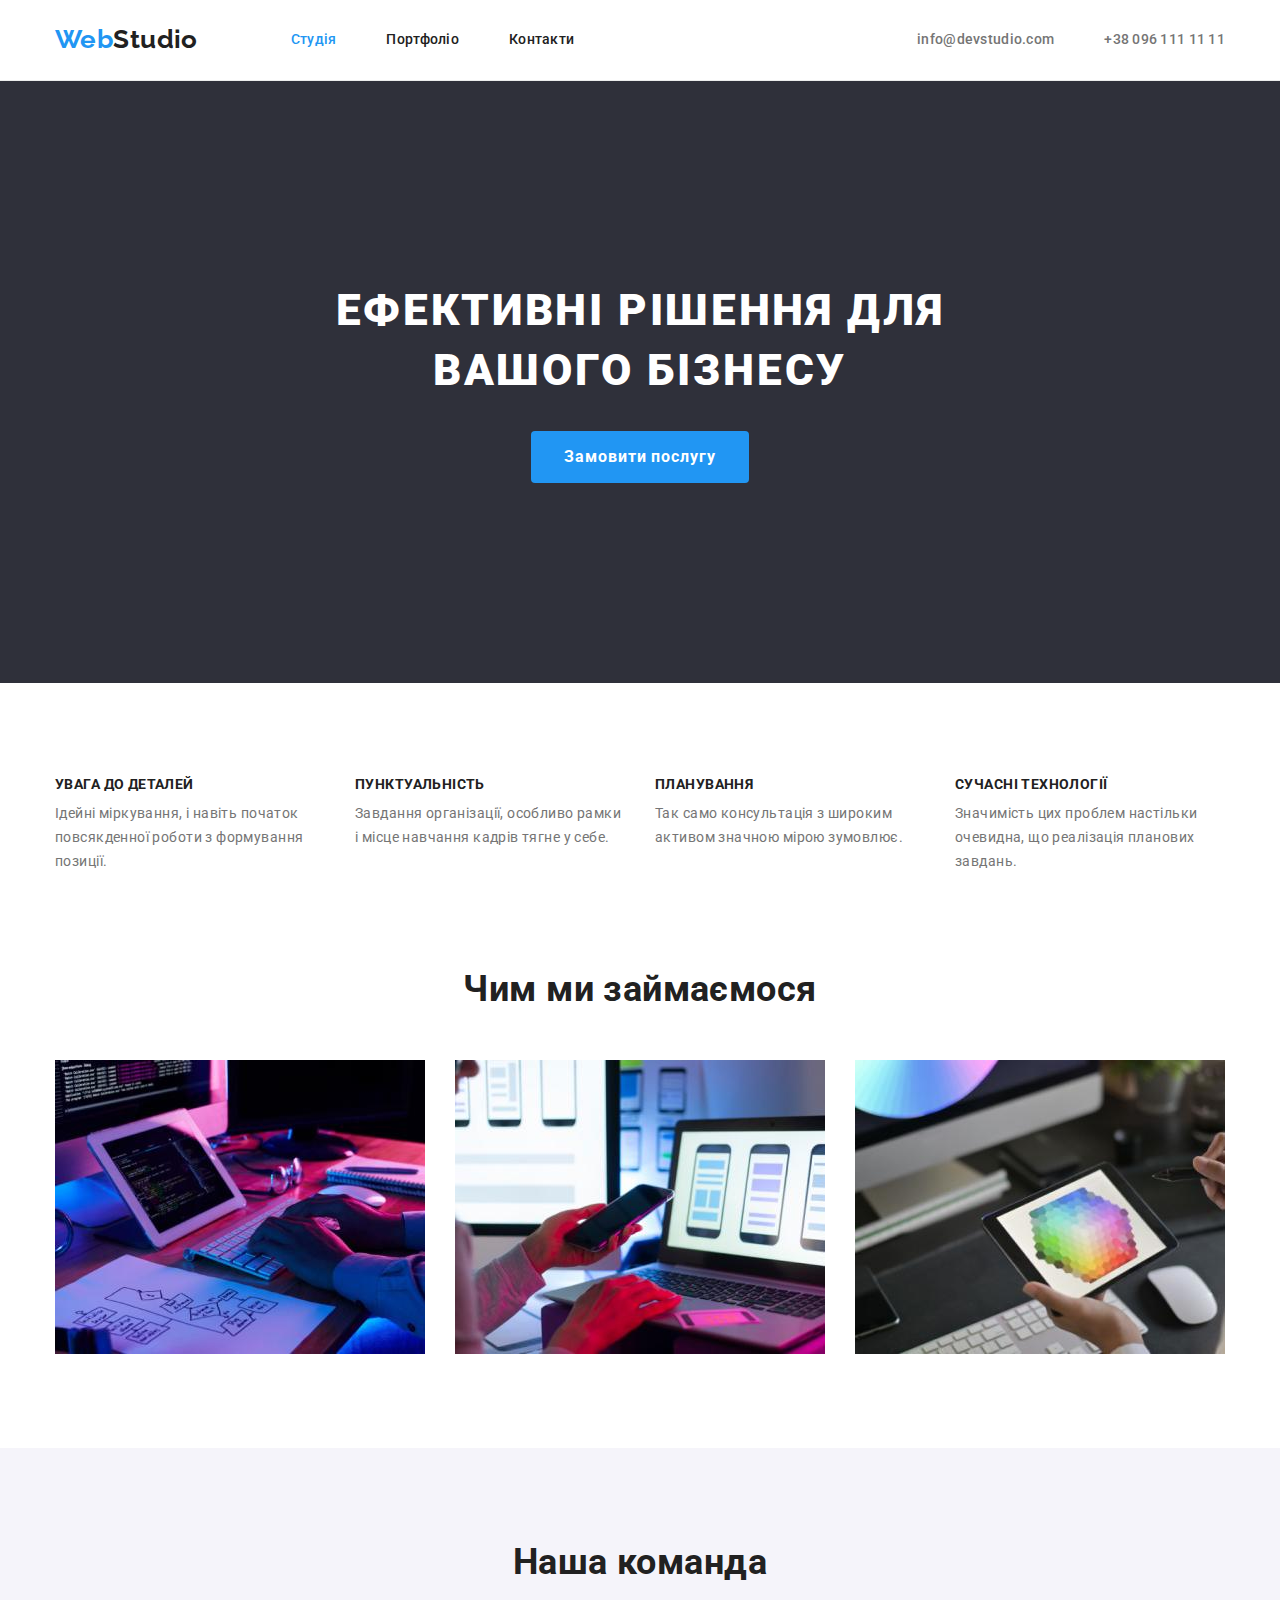
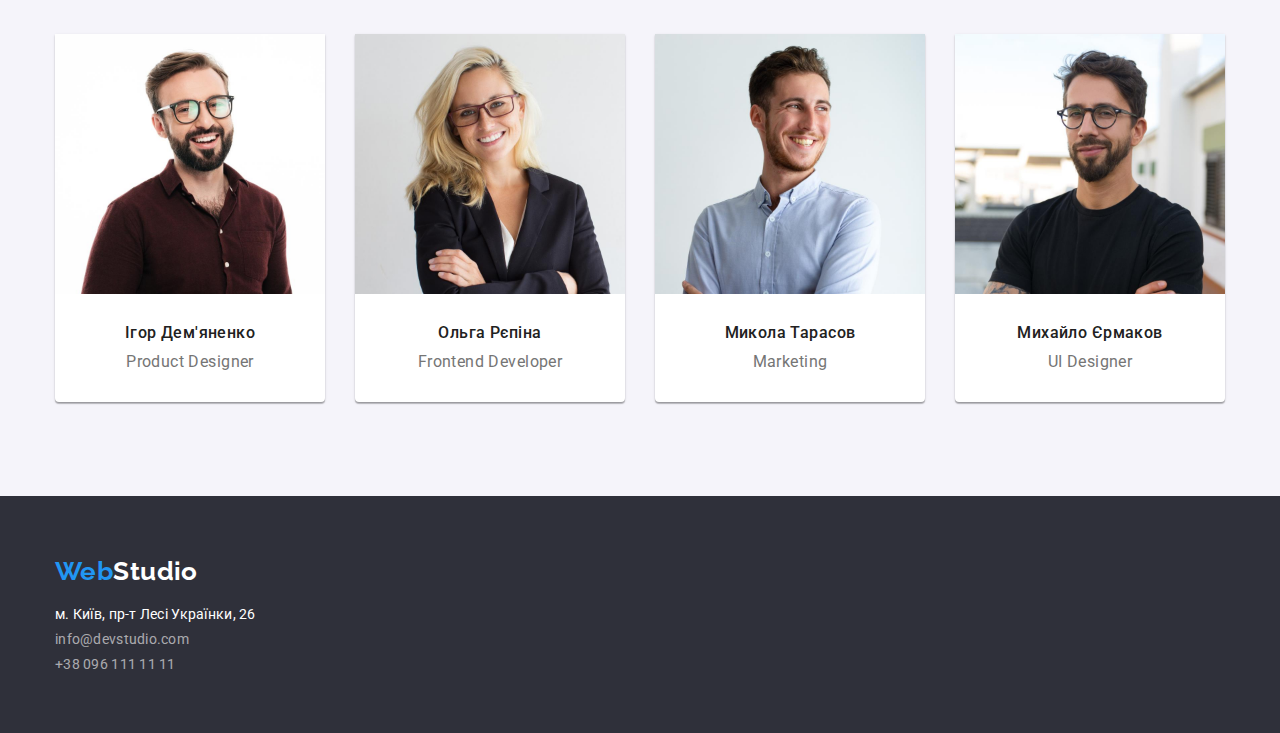
==== index.html @ 93660d4c "Initial commit" ====
<!DOCTYPE html>
<html lang="uk">

<head>
	<meta charset="UTF-8" />
	<meta http-equiv="X-UA-Compatible" content="IE=edge" />
	<meta name="viewport" content="width=device-width, initial-scale=1.0" />
	<title>Студія</title>
	<!-- Подключаем шрифты -->
	<link rel="preconnect" href="https://fonts.googleapis.com">
	<link rel="preconnect" href="https://fonts.gstatic.com" crossorigin>
	<link
		href="https://fonts.googleapis.com/css2?family=Raleway:wght@700&family=Roboto:wght@400;500;700;900&display=swap"
		rel="stylesheet">
	<!-- Подключаем нормализатор CSS -->
	<link rel="stylesheet"
		href="https://cdnjs.cloudflare.com/ajax/libs/modern-normalize/1.1.0/modern-normalize.min.css" />
	<!-- Подключаем свой CSS -->
	<link rel="stylesheet" href="./css/styles.css" />
</head>

<body>
	<header class="header">
		<!-- add navigation -->


		<div class="container main-nav">

			<a href="./index.html" class="logo">Web<span class="logo-head">Studio</span></a>
			<nav>
				<ul class="site-nav">
					<li><a href="./index.html" class="nav-item current">Студія</a></li>
					<li><a href="./porfolio.html" class="nav-item ">Портфоліо</a></li>
					<li><a href="" class="nav-item">Контакти</a></li>
				</ul>
			</nav>
			<ul class="auth-nav">
				<li class="auth-contact"><a href="mailto:info@devstudio.com">info@devstudio.com</a></li>
				<li class="auth-contact"><a href="tel:+380961111111">+38 096 111 11 11</a></li>
			</ul>

		</div>
	</header>

	<!-- main start -->

	<main>

		<!-- hero -->

		<section class="hero">
			<div class="container">

				<h1 class="hero-title">Ефективні рішення для вашого бізнесу</h1>
				<button class="hero-btn" type="button">Замовити послугу</button>
			</div>
		</section>

		<!-- adv -->

		<section class="advantages section">
			<div class="container advantages">

				<h2 class="hide-text">Переваги</h2>

				<ul class="advantages-list">
					<li class="advantages-list-item">
						<h3 class="advantages-sub-title">УВАГА ДО ДЕТАЛЕЙ
						</h3>
						<p class="advantages-text">Ідейні міркування, і навіть початок повсякденної роботи з формування
							позиції.
						</p>
					</li>
					<li class="advantages-list-item">
						<h3 class="advantages-sub-title">ПУНКТУАЛЬНІСТЬ</h3>
						<p class="advantages-text">Завдання організації, особливо рамки і місце навчання кадрів тягне у
							себе.
						</p>
					</li>
					<li class="advantages-list-item">
						<h3 class="advantages-sub-title">ПЛАНУВАННЯ</h3>
						<p class="advantages-text">Так само консультація з широким активом значною мірою зумовлює.
						</p>
					</li>
					<li class="advantages-list-item">
						<h3 class="advantages-sub-title">СУЧАСНІ ТЕХНОЛОГІЇ
						</h3>
						<p class="advantages-text">Значимість цих проблем настільки очевидна, що реалізація планових
							завдань.
						</p>
					</li>
				</ul>
			</div>
		</section>


		<!-- work -->
		<section class="section work">
			<div class="container ">

				<h2 class="title-h2">Чим ми займаємося</h2>
				<ul class="work-list work">
					<li class="work-item"><img src="./images/img1.jpg" alt="img1" width="370"></li>
					<li class="work-item"><img src="./images/img2.jpg" alt="img2" width="370"></li>
					<li class="work-item"><img src="./images/img3.jpg" alt="img3" width="370"></li>
				</ul>
			</div>
		</section>

		<!-- team -->
		<section class="team section">
			<div class="container">
				<h2 class="title-h2 team-title">Наша команда</h2>
				<ul class="team-list">
					<li class="team-list-item">
						<img src="./images/team/igor.jpg" alt="Ігор Дем'яненко" width="270" class="team-img">
						<h3 class="team-sub-title">Ігор Дем'яненко</h3>
						<p class="team-text">Product Designer</p>
					</li>
					<li class="team-list-item">
						<img src="./images/team/olga.jpg" alt="Ольга Рєпіна" width="270" class="team-img">
						<h3 class="team-sub-title">Ольга Рєпіна</h3>
						<p class="team-text">Frontend Developer</p>
					</li>
					<li class="team-list-item">
						<img src="./images/team/nikola.jpg" alt="Микола Тарасов" width="270" class="team-img">
						<h3 class="team-sub-title">Микола Тарасов</h3>
						<p class="team-text">Marketing</p>
					</li>
					<li class="team-list-item">
						<img src="./images/team/mihail.jpg" alt="Михайло Єрмаков" width="270" class="team-img">
						<h3 class="team-sub-title">Михайло Єрмаков</h3>
						<p class="team-text">UI Designer</p>
					</li>
				</ul>
			</div>
		</section>

	</main>

	<!-- footer -->

	<footer class="footer">
		<div class="container">
			<a href="" class="logo-footer-start">Web<span class="logo-footer-end">Studio</span></a>
			<address class="font-style">
				<ul>
					<li class="adress-color item-footer">м. Київ, пр-т Лесі Українки, 26</li>
					<li class="item-footer"><a href="mailto:info@devstudio.com">info@devstudio.com</a>

					</li>
					<li class="item-footer"><a href="tel:+380961111111">+38 096 111 11 11</a></li>
				</ul>
			</address>
		</div>
	</footer>
</body>
---- css/styles.css ----
/* custom properties */
:root {
  --primary-text-color: #212121;
  --secondary-text-color: #757575;
  --activation-color: #2196f3;
  --white-text-color: #ffffff;
  --secondary-background-color: #f5f4fa;
  --footer-color-bg: #2f303a;
  --block-spacing: 94px;
}
/* utilities */
ul {
  list-style: none;
}
h1,
h2,
h3,
ul,
p {
  padding: 0;
  margin: 0;
}
a {
  text-decoration: none;
  color: currentColor;
}
img {
  display: block;
  max-width: 100%;
  height: auto;
}
.hide-text {
  position: absolute;
  width: 1px;
  height: 1px;
  margin: -1px;
  border: 0;
  padding: 0;
  white-space: nowrap;
  clip-path: inset(100%);
  clip: rect(0 0 0 0);
  overflow: hidden;
}

/* page */
body {
  color: var(--primary-text-color);
  background-color: rgba(255, 255, 255, 1);
  font-family: Roboto, sans-serif;
  font-size: 14px;
  font-style: normal;
  letter-spacing: 0.03em;
}

/* container */
.header {
  border-bottom: 1px solid #ececec;
}
.section {
  padding-top: 94px;
  padding-bottom: 94px;
}
.container {
  width: 1200px;
  margin-left: auto;
  margin-right: auto;
  padding-left: 15px;
  padding-right: 15px;
}
/* main navi */
.main-nav {
  display: flex;
}
/* logo */
.logo {
  display: block;
  color: var(--activation-color);
  text-decoration: none;
  font-family: "Raleway";
  font-weight: 700;
  font-size: 26px;
  line-height: 1.19;

  padding-top: 24px;
  margin-right: 93px;
}

.logo-head {
  color: rgba(33, 33, 33, 1);
}
.nav-item {
  display: block;
  color: var(--primary-text-color);
  font-weight: 500;
  font-size: 14px;
  line-height: 1.14;
  letter-spacing: 0.02em;

  padding-top: 32px;
  padding-bottom: 32px;
}

.nav-item:hover,
.nav-item:focus {
  color: var(--activation-color);
}
.current {
  color: var(--activation-color);
}
.main-nav nav {
  margin-right: auto;
}
.site-nav {
  display: flex;

  gap: 50px;
}
/* auth-nav */
.auth-nav {
  display: flex;
  gap: 50px;
}
.auth-contact {
  color: var(--secondary-text-color);
  font-weight: 500;
  font-size: 14px;
  line-height: 1.14;
  letter-spacing: 0.02em;

  padding-top: 32px;
  padding-bottom: 32px;
}

/* hero */

.hero {
  text-align: center;
  background-color: #2f303a;
  /*  */
  padding-top: 200px;
  padding-bottom: 200px;
}

.hero-title {
  color: var(--white-text-color);
  font-weight: 900;
  font-size: 44px;
  line-height: 1.36;
  letter-spacing: 0.06em;
  text-transform: uppercase;

  width: 696px;
  margin-left: auto;
  margin-right: auto;

  margin-bottom: 30px;
}
.hero-btn {
  display: flex;
  color: var(--white-text-color);
  background-color: var(--activation-color);
  cursor: pointer;
  font-weight: 700;
  font-size: 16px;
  line-height: 1.87;
  letter-spacing: 0.06em;

  margin-left: auto;
  margin-right: auto;

  padding: 10px 32px;
  min-width: 216px;

  border: 1px solid transparent;
  border-radius: 4px;

  /* box-shadow: 0px 4px 4px rgba(0, 0, 0, 0.15); */
}
/* advantages */

.advantages-list {
  display: flex;
  gap: 30px;
}

.advantages-list-item {
  min-width: 270px;
  height: 98px;
}

.advantages-sub-title {
  font-weight: 700;
  font-size: 14px;
  line-height: 1.14;
  text-transform: uppercase;
  margin-bottom: 10px;
}
/* adv-text пропадает контент ???? */
.advantages-text {
  color: var(--secondary-text-color);
  line-height: 1.71;
  font-weight: normal;
}
/* work */
.section.work {
  padding-top: 0;
}

.title-h2 {
  font-weight: 700;
  font-size: 36px;
  line-height: 1.16;
  text-align: center;

  margin-bottom: 50px;
}
.work-list {
  display: flex;
  gap: 30px;
}

/* team */
.team {
  text-align: center;
  background-color: var(--secondary-background-color);
}

.team-list {
  display: flex;
  gap: 30px;
}
.team-list-item {
  width: 270px;
  height: 368px;

  background: #ffffff;

  box-shadow: 0px 1px 3px rgba(0, 0, 0, 0.12), 0px 1px 1px rgba(0, 0, 0, 0.14),
    0px 2px 1px rgba(0, 0, 0, 0.2);
  border-radius: 0px 0px 4px 4px;
}
.team-img {
  margin-bottom: 30px;
}
.team-sub-title {
  font-weight: 500;
  font-size: 16px;
  line-height: 1.16;

  margin-bottom: 10px;
}

.team-text {
  color: var(--secondary-text-color);
  font-size: 16px;
  font-weight: normal;
  line-height: 1.16;

  margin-bottom: 30px;
}

/* footer */
.footer {
  background-color: #2f303a;
  padding-top: 60px;
  padding-bottom: 60px;
}
.font-style {
  font-style: normal;
}

/* logo */
.logo-footer-start {
  display: block;
  color: var(--activation-color);
  text-decoration: none;
  font-family: "Raleway";
  font-weight: 700;
  font-size: 26px;
  line-height: 1.19;

  margin-bottom: 20px;
}

.logo-footer-end {
  color: rgba(255, 255, 255, 1);
}

.item-footer {
  display: block;

  color: rgba(255, 255, 255, 0.6);
  font-size: 14px;
  line-height: 1.14;
  letter-spacing: 0.02em;

  margin-bottom: 9px;

  /* Или использовать padding ??? */
}

.item-footer:focus,
.item-footer:hover {
  color: var(--activation-color);
}
.adress-color {
  color: var(--white-text-color);
}

.item-footer:last-child {
  margin-bottom: 0;
}

/* Portfolio */

.filter-list {
  display: flex;
  justify-content: center;

  margin-bottom: 50px;
  /* margin-bottom: 34px; */
}

.filter-list .button {
  cursor: pointer;
  font-weight: 500;
  font-size: 16px;
  line-height: 1.62;
  border: 1px solid transparent;
  background: #f5f4fa;
  border-radius: 4px;

  padding: 6px 22px;
}

.filter-list li:not(:last-child) {
  margin-right: 8px;
}

.filter-list .button:hover,
.filter-list .button:focus {
  color: var(--white-text-color);
  background-color: var(--activation-color);
}
/* cards */

.cards {
  display: flex;
  flex-wrap: wrap;
  gap: 30px;
}

.cards-border {
  background: #ffffff;
  border: 1px solid #eeeeee;
  border-top: none;
  padding-top: 20px;
  padding-right: 24px;
  padding-bottom: 20px;
  padding-left: 24px;
}

.card-item-title {
  font-weight: 700;
  font-size: 18px;
  line-height: 2;
  letter-spacing: 0.06em;

  margin-bottom: 4px;
}
.card-item-text {
  color: var(--secondary-text-color);
  font-size: 16px;
  line-height: 1.88;
  font-weight: normal;
}
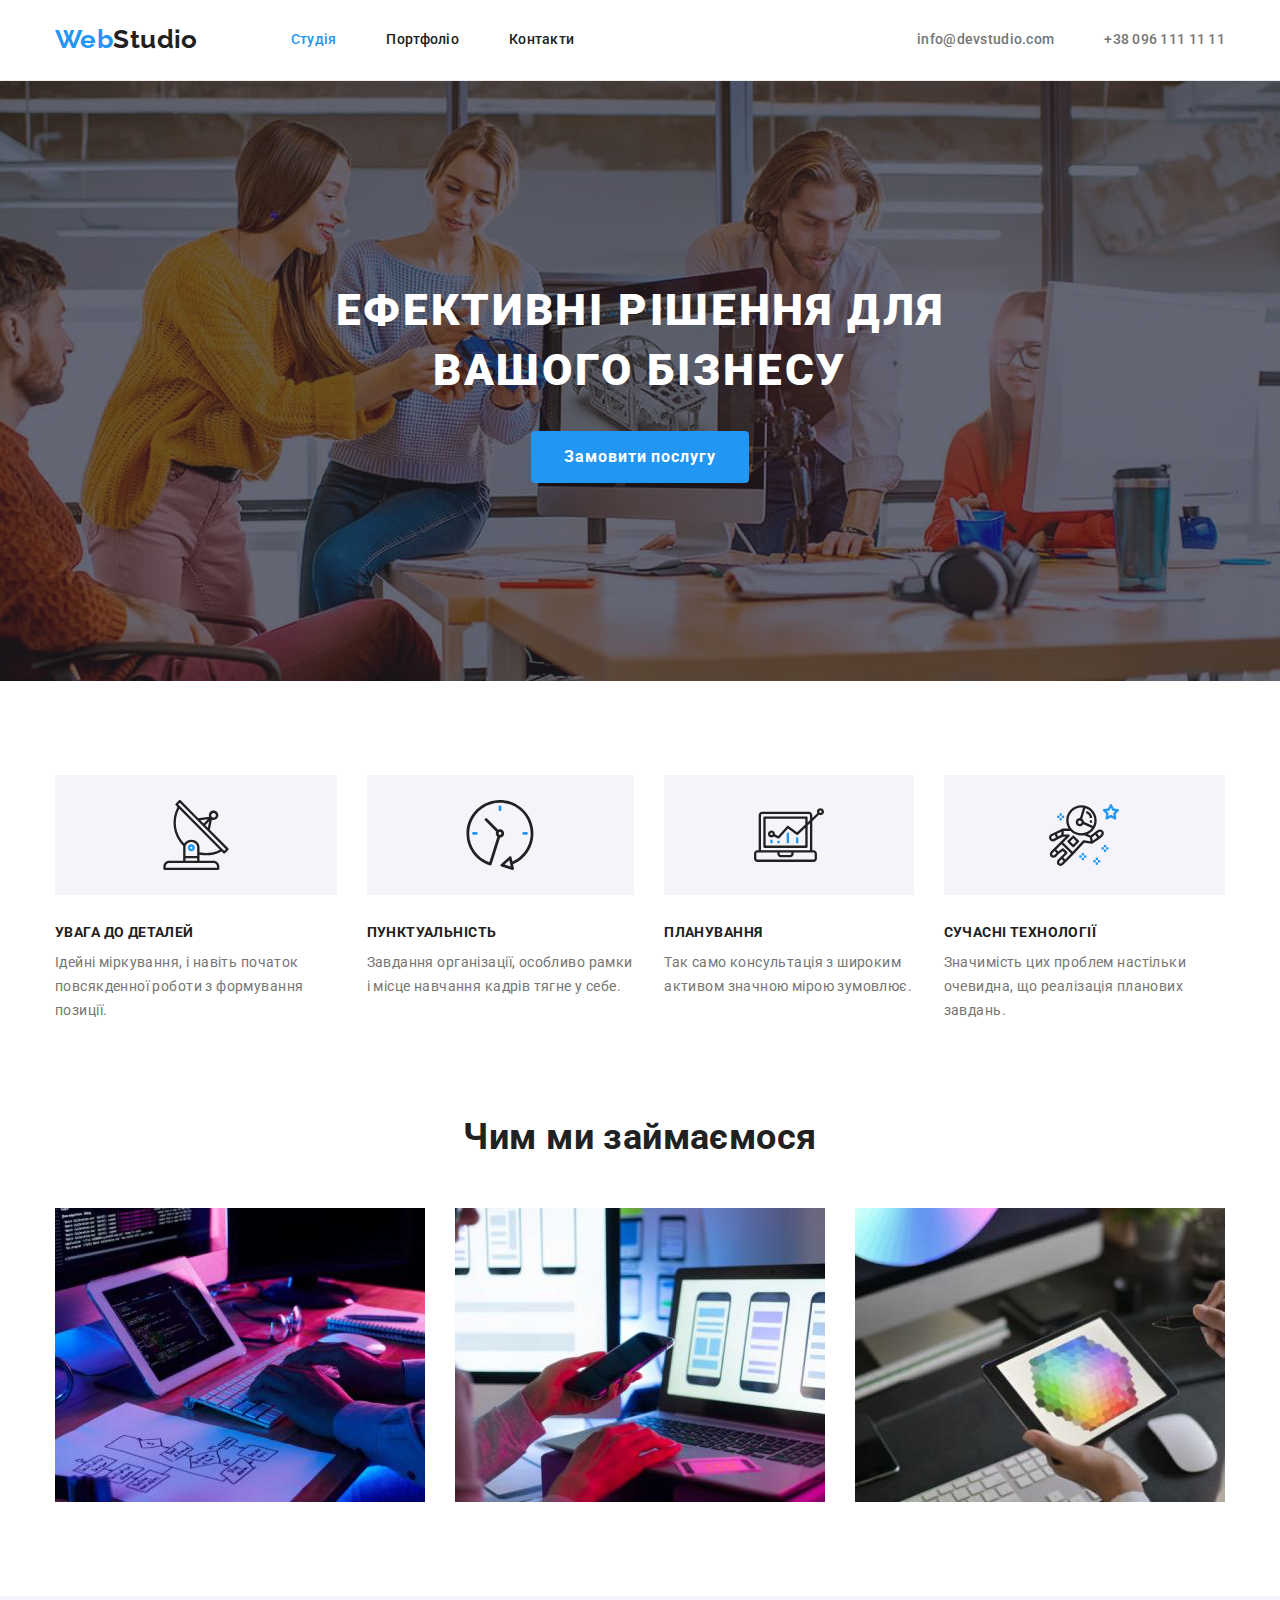
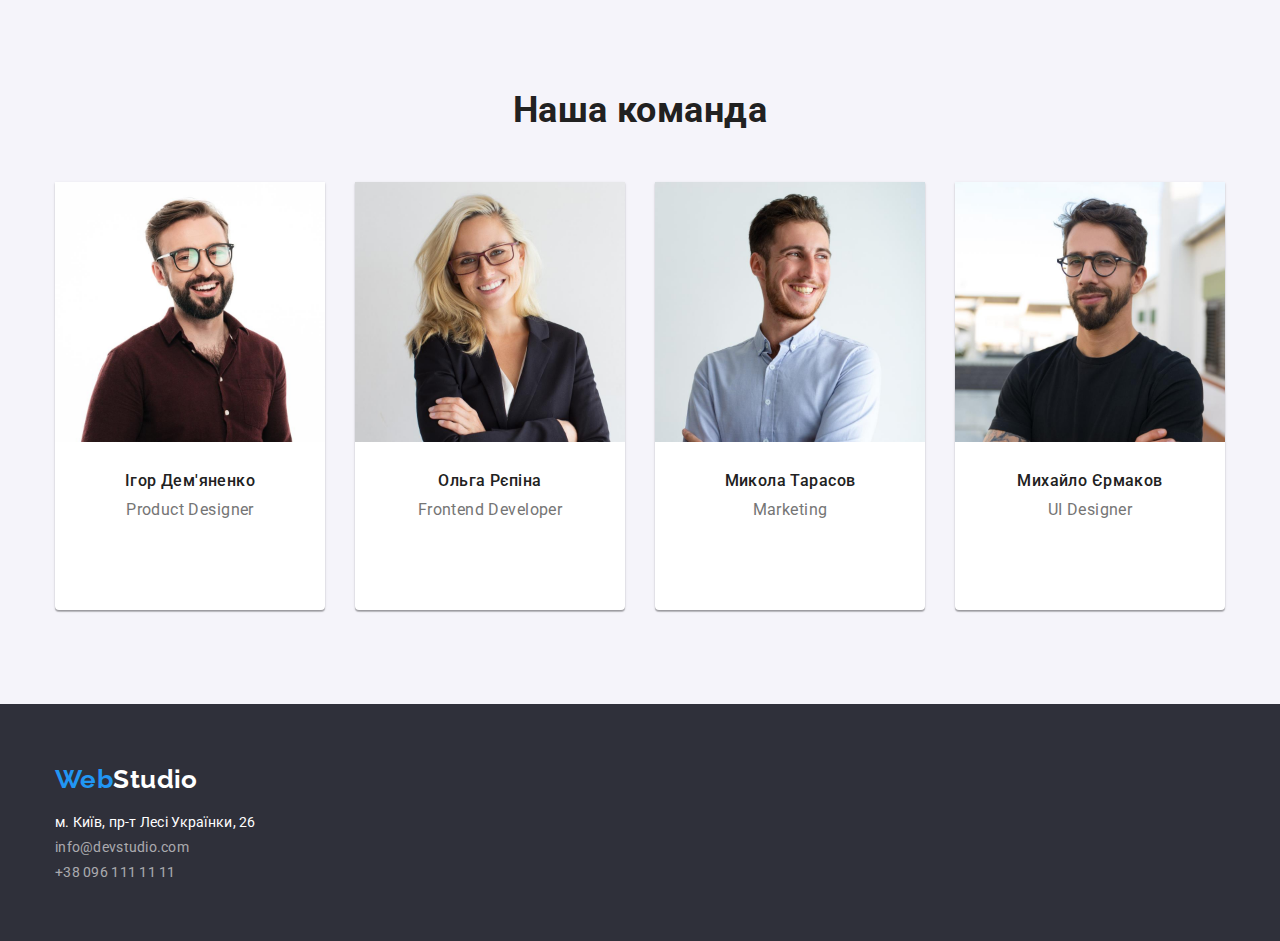
==== commit 776fdb98: "add hero logo" ====
--- a/index.html
+++ b/index.html
@@ -65,25 +65,25 @@
 
 				<ul class="advantages-list">
 					<li class="advantages-list-item">
-						<h3 class="advantages-sub-title">УВАГА ДО ДЕТАЛЕЙ
+						<h3 class="advantages-sub-title details">УВАГА ДО ДЕТАЛЕЙ
 						</h3>
 						<p class="advantages-text">Ідейні міркування, і навіть початок повсякденної роботи з формування
 							позиції.
 						</p>
 					</li>
 					<li class="advantages-list-item">
-						<h3 class="advantages-sub-title">ПУНКТУАЛЬНІСТЬ</h3>
+						<h3 class="advantages-sub-title punctuality">ПУНКТУАЛЬНІСТЬ</h3>
 						<p class="advantages-text">Завдання організації, особливо рамки і місце навчання кадрів тягне у
 							себе.
 						</p>
 					</li>
 					<li class="advantages-list-item">
-						<h3 class="advantages-sub-title">ПЛАНУВАННЯ</h3>
+						<h3 class="advantages-sub-title planning">ПЛАНУВАННЯ</h3>
 						<p class="advantages-text">Так само консультація з широким активом значною мірою зумовлює.
 						</p>
 					</li>
 					<li class="advantages-list-item">
-						<h3 class="advantages-sub-title">СУЧАСНІ ТЕХНОЛОГІЇ
+						<h3 class="advantages-sub-title technology">СУЧАСНІ ТЕХНОЛОГІЇ
 						</h3>
 						<p class="advantages-text">Значимість цих проблем настільки очевидна, що реалізація планових
 							завдань.
@@ -115,7 +115,9 @@
 					<li class="team-list-item">
 						<img src="./images/team/igor.jpg" alt="Ігор Дем'яненко" width="270" class="team-img">
 						<h3 class="team-sub-title">Ігор Дем'яненко</h3>
-						<p class="team-text">Product Designer</p>
+						<p class="team-text social">Product Designer</p>
+
+
 					</li>
 					<li class="team-list-item">
 						<img src="./images/team/olga.jpg" alt="Ольга Рєпіна" width="270" class="team-img">
--- a/css/styles.css
+++ b/css/styles.css
@@ -135,10 +135,24 @@
 
 .hero {
   text-align: center;
-  background-color: #2f303a;
-  /*  */
+  max-width: 1600px;
+  height: 600px;
+
   padding-top: 200px;
   padding-bottom: 200px;
+  margin-left: auto;
+  margin-right: auto;
+
+  background-color: #c4c4c4;
+  background-image: linear-gradient(
+      to right,
+      rgba(47, 48, 58, 0.4),
+      rgba(47, 48, 58, 0.4)
+    ),
+    url(../images/Img.jpg);
+  background-repeat: no-repeat;
+  background-position: center;
+  background-size: cover;
 }
 
 .hero-title {
@@ -183,9 +197,29 @@
   gap: 30px;
 }
 
-.advantages-list-item {
-  min-width: 270px;
-  height: 98px;
+.advantages-sub-title::before {
+  content: "";
+  display: block;
+
+  height: 120px;
+  background-color: var(--secondary-background-color);
+
+  background-repeat: no-repeat;
+  background-position: center;
+
+  margin-bottom: 30px;
+}
+.advantages-sub-title.details::before {
+  background-image: url(../images/icon/antenna.svg);
+}
+.advantages-sub-title.punctuality::before {
+  background-image: url(../images/icon/clock.svg);
+}
+.advantages-sub-title.planning::before {
+  background-image: url(../images/icon/diagram.svg);
+}
+.advantages-sub-title.technology::before {
+  background-image: url(../images/icon/astronaut.svg);
 }
 
 .advantages-sub-title {
@@ -231,7 +265,7 @@
 }
 .team-list-item {
   width: 270px;
-  height: 368px;
+  height: 428px;
 
   background: #ffffff;
 
@@ -256,9 +290,26 @@
   font-weight: normal;
   line-height: 1.16;
 
-  margin-bottom: 30px;
-}
-
+  padding-bottom: 30px;
+}
+
+/* .team .social-network {
+  display: inline-block;
+  width: 20px;
+  height: 20px;
+} */
+/* .social-network .instagram {
+  background-image: url(../images/social-network/instagram.svg);
+}
+.social-network .twitter {
+  background-image: url(../images/social-network/twitter.svg);
+}
+.social-network .facebook {
+  background-image: url(../images/social-network/facebook.svg);
+}
+.social-network .linkedin {
+  background-image: url(../images/social-network/linkedin.svg);
+} */
 /* footer */
 .footer {
   background-color: #2f303a;
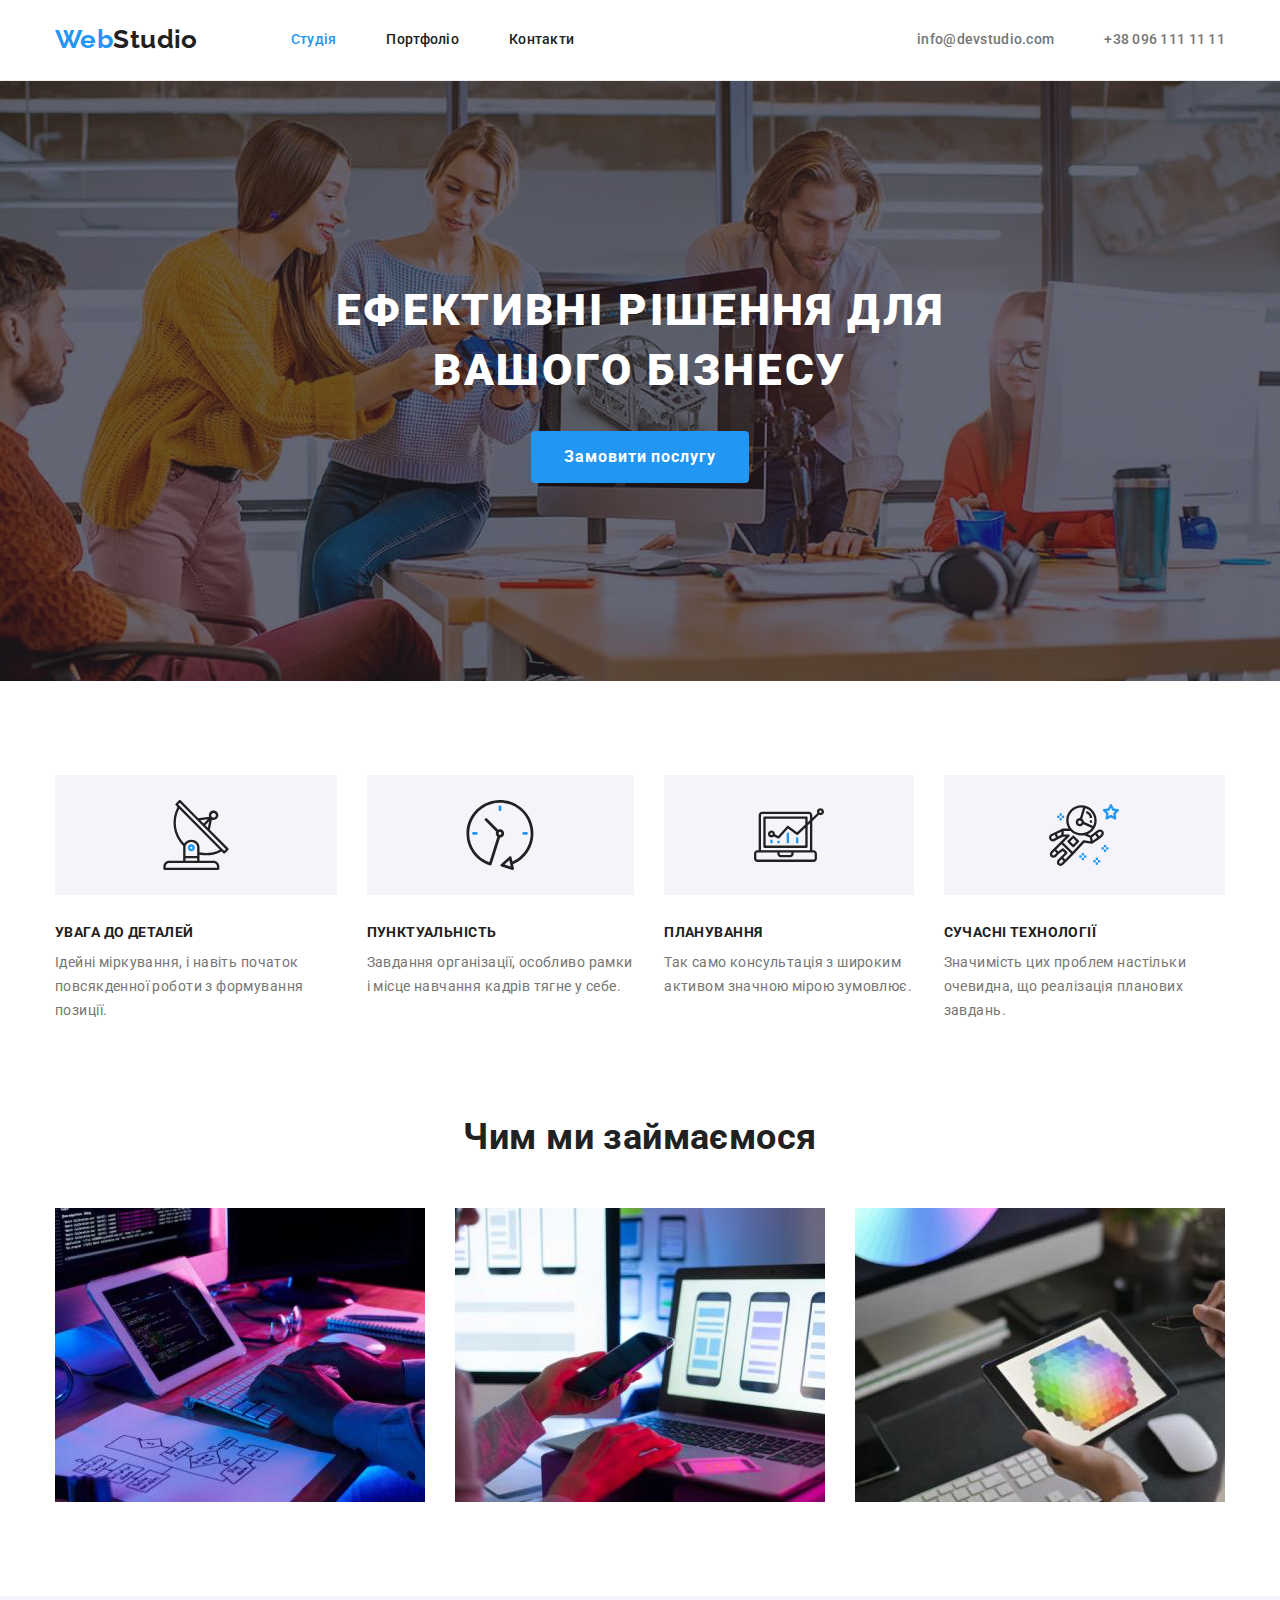
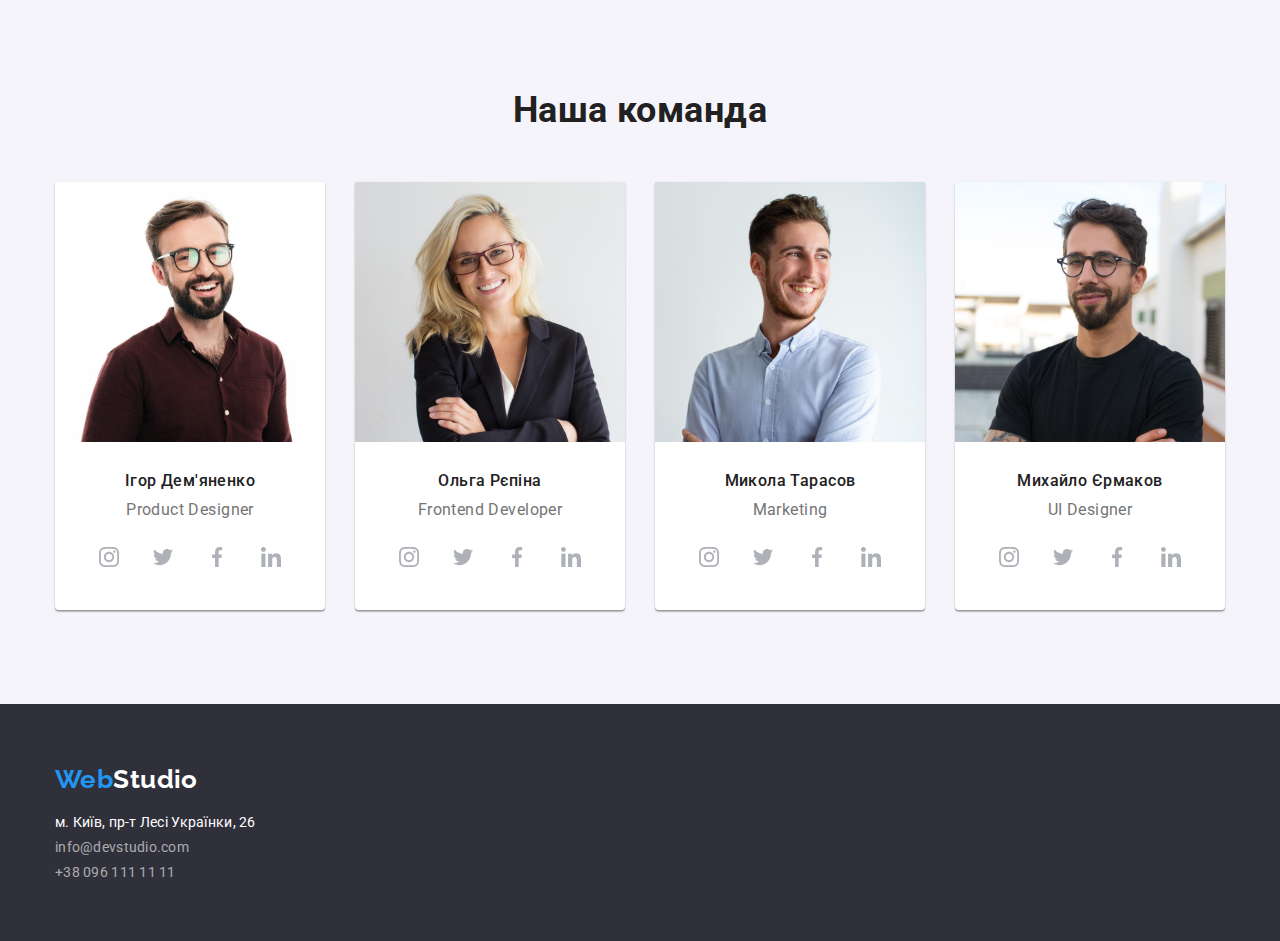
==== commit a61e68c1: "add social network logo" ====
--- a/index.html
+++ b/index.html
@@ -103,6 +103,7 @@
 					<li class="work-item"><img src="./images/img1.jpg" alt="img1" width="370"></li>
 					<li class="work-item"><img src="./images/img2.jpg" alt="img2" width="370"></li>
 					<li class="work-item"><img src="./images/img3.jpg" alt="img3" width="370"></li>
+
 				</ul>
 			</div>
 		</section>
@@ -115,24 +116,49 @@
 					<li class="team-list-item">
 						<img src="./images/team/igor.jpg" alt="Ігор Дем'яненко" width="270" class="team-img">
 						<h3 class="team-sub-title">Ігор Дем'яненко</h3>
-						<p class="team-text social">Product Designer</p>
+						<p class="team-text">Product Designer</p>
 
+						<ul class="social-link">
+							<li class="item instagram"><a href="" aria-label="instagram"></a></li>
+							<li class="item twitter"><a href="" aria-label="twitter"></a></li>
+							<li class="item facebook"><a href="" aria-label="facebook"></a></li>
+							<li class="item linkedin"><a href="" aria-label="linkedin"></a></li>
+						</ul>
+					</li>
 
 					</li>
 					<li class="team-list-item">
 						<img src="./images/team/olga.jpg" alt="Ольга Рєпіна" width="270" class="team-img">
 						<h3 class="team-sub-title">Ольга Рєпіна</h3>
 						<p class="team-text">Frontend Developer</p>
+						<ul class="social-link">
+							<li class="item instagram"><a href="" aria-label="instagram"></a></li>
+							<li class="item twitter"><a href="" aria-label="twitter"></a></li>
+							<li class="item facebook"><a href="" aria-label="facebook"></a></li>
+							<li class="item linkedin"><a href="" aria-label="linkedin"></a></li>
+						</ul>
 					</li>
 					<li class="team-list-item">
 						<img src="./images/team/nikola.jpg" alt="Микола Тарасов" width="270" class="team-img">
 						<h3 class="team-sub-title">Микола Тарасов</h3>
 						<p class="team-text">Marketing</p>
+						<ul class="social-link">
+							<li class="item instagram"><a href="" aria-label="instagram"></a></li>
+							<li class="item twitter"><a href="" aria-label="twitter"></a></li>
+							<li class="item facebook"><a href="" aria-label="facebook"></a></li>
+							<li class="item linkedin"><a href="" aria-label="linkedin"></a></li>
+						</ul>
 					</li>
 					<li class="team-list-item">
 						<img src="./images/team/mihail.jpg" alt="Михайло Єрмаков" width="270" class="team-img">
 						<h3 class="team-sub-title">Михайло Єрмаков</h3>
 						<p class="team-text">UI Designer</p>
+						<ul class="social-link">
+							<li class="item instagram"><a href="" aria-label="instagram"></a></li>
+							<li class="item twitter"><a href="" aria-label="twitter"></a></li>
+							<li class="item facebook"><a href="" aria-label="facebook"></a></li>
+							<li class="item linkedin"><a href="" aria-label="linkedin"></a></li>
+						</ul>
 					</li>
 				</ul>
 			</div>
--- a/css/styles.css
+++ b/css/styles.css
@@ -290,27 +290,32 @@
   font-weight: normal;
   line-height: 1.16;
 
-  padding-bottom: 30px;
-}
-
-/* .team .social-network {
-  display: inline-block;
-  width: 20px;
-  height: 20px;
-} */
-/* .social-network .instagram {
+  padding-bottom: 16px;
+}
+.team .social-link {
+  display: inline-flex;
+  gap: 10px;
+}
+.social-link .item {
+  width: 44px;
+  height: 44px;
+  background-position: center;
+  background-repeat: no-repeat;
+}
+.item.instagram {
   background-image: url(../images/social-network/instagram.svg);
 }
-.social-network .twitter {
+.item.twitter {
   background-image: url(../images/social-network/twitter.svg);
 }
-.social-network .facebook {
+.item.facebook {
   background-image: url(../images/social-network/facebook.svg);
 }
-.social-network .linkedin {
+.item.linkedin {
   background-image: url(../images/social-network/linkedin.svg);
-} */
-/* footer */
+}
+
+/* .footer  */
 .footer {
   background-color: #2f303a;
   padding-top: 60px;
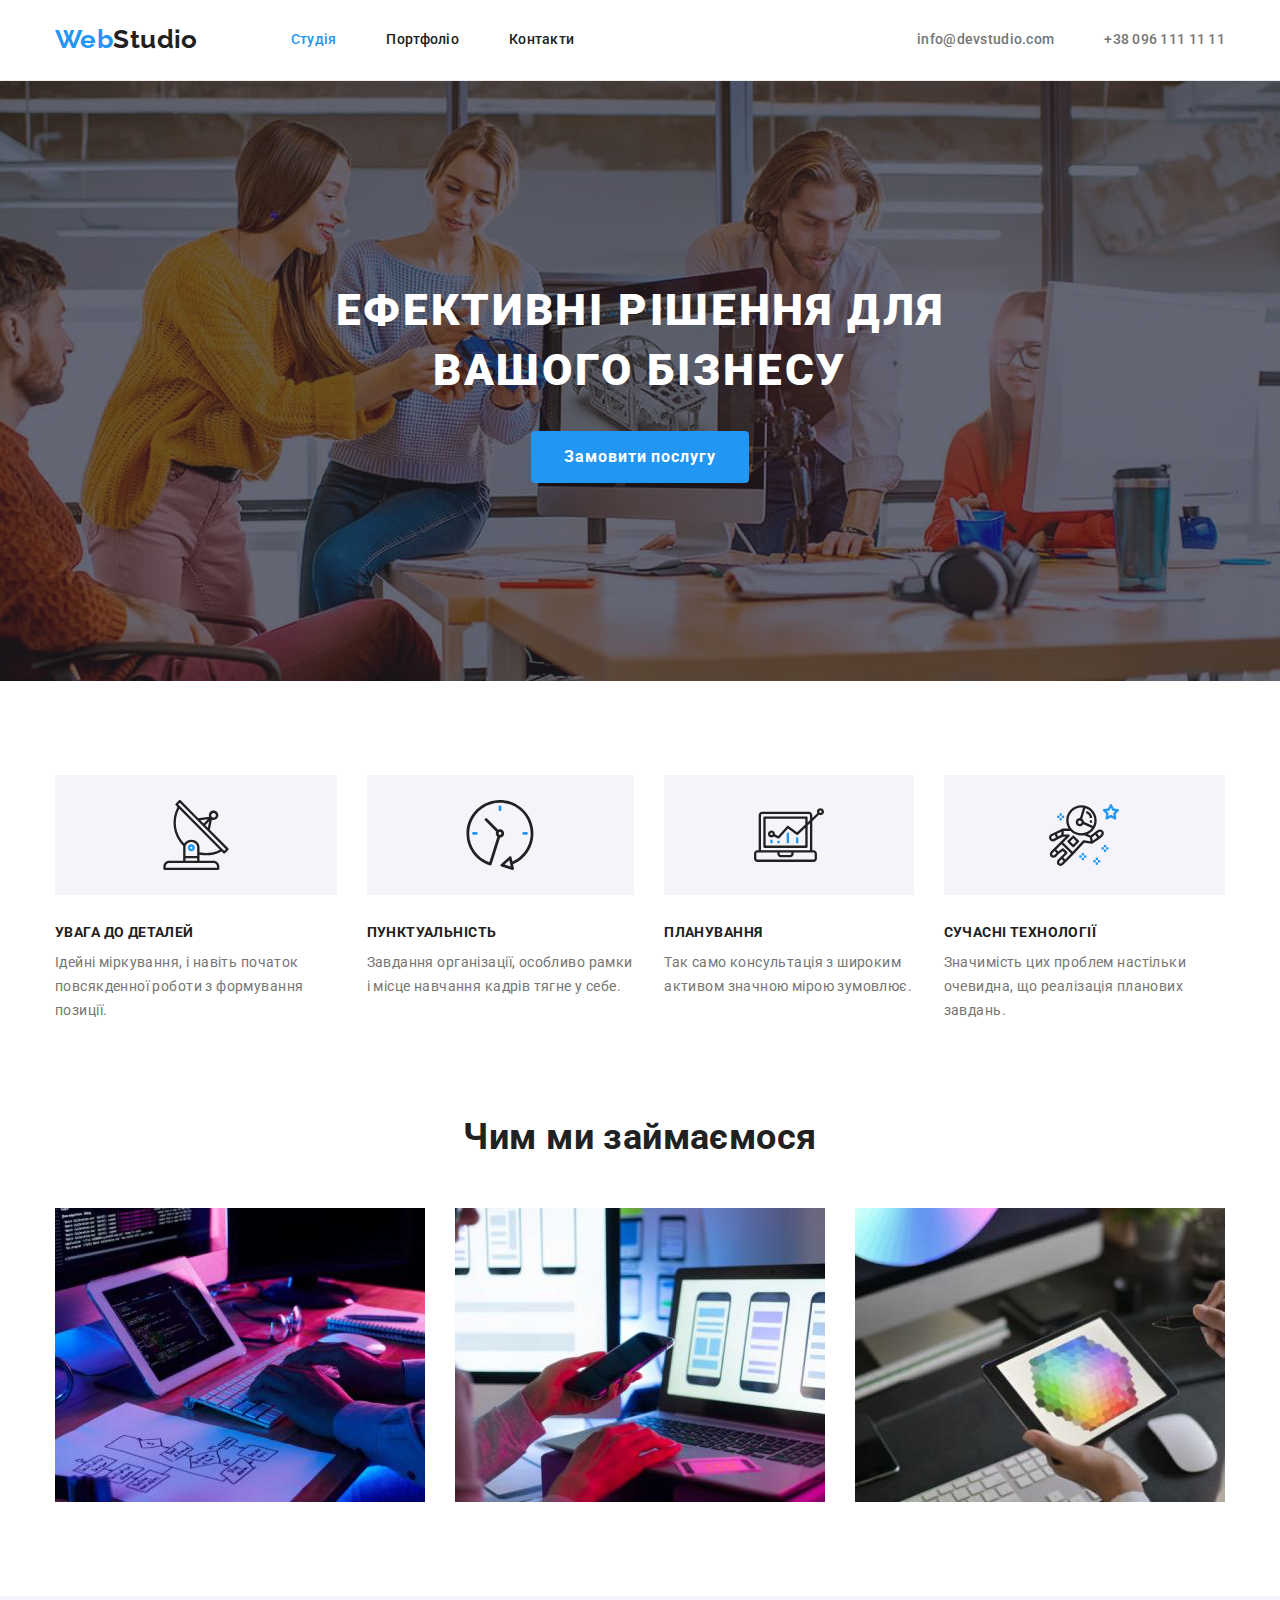
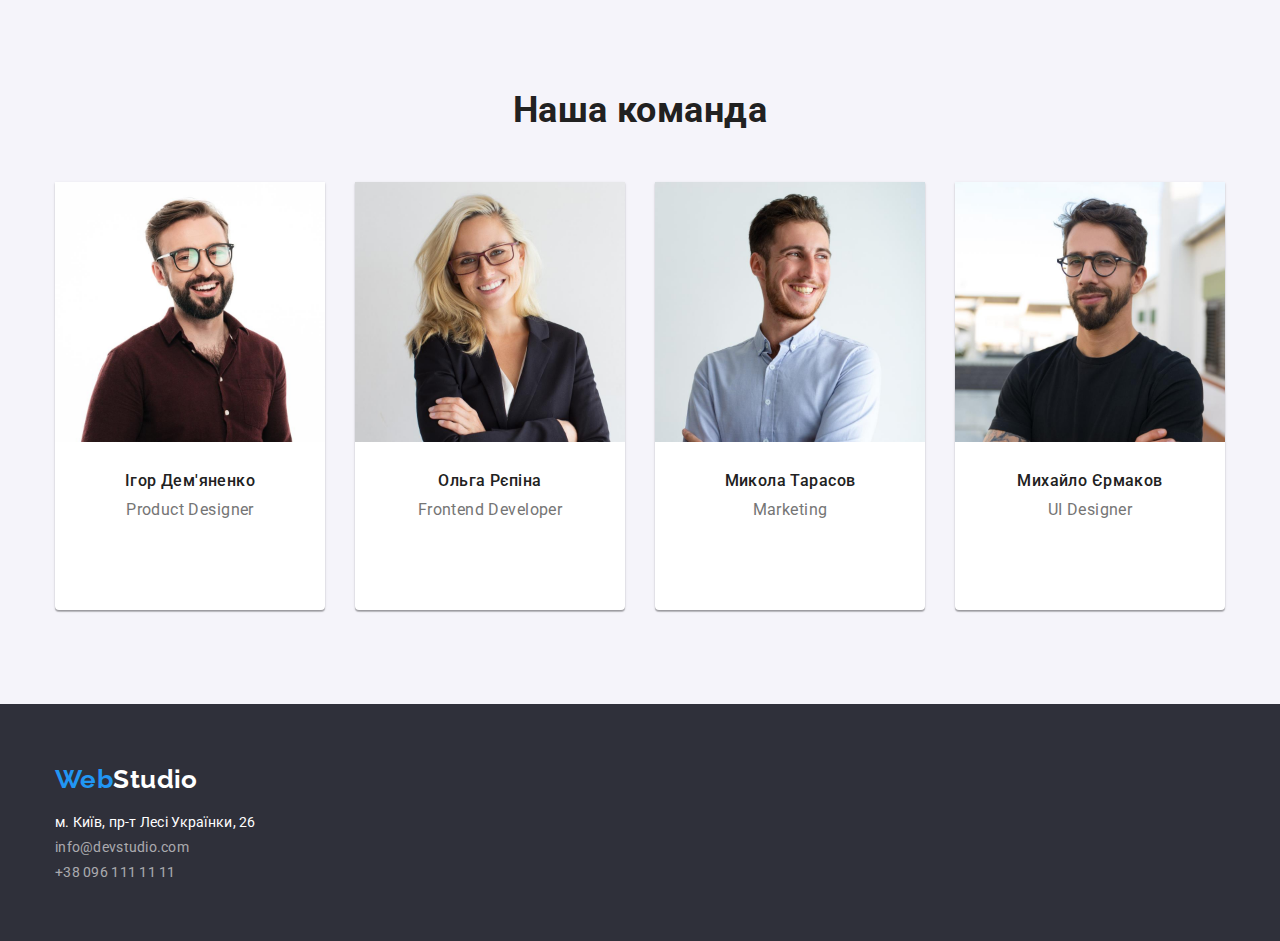
==== commit 11a0bfbf: "fix" ====
--- a/index.html
+++ b/index.html
@@ -154,10 +154,11 @@
 						<h3 class="team-sub-title">Михайло Єрмаков</h3>
 						<p class="team-text">UI Designer</p>
 						<ul class="social-link">
-							<li class="item instagram"><a href="" aria-label="instagram"></a></li>
-							<li class="item twitter"><a href="" aria-label="twitter"></a></li>
-							<li class="item facebook"><a href="" aria-label="facebook"></a></li>
-							<li class="item linkedin"><a href="" aria-label="linkedin"></a></li>
+							<li class="item-link instagram"><a href="" class="instagram" aria-label="instagram"></a>
+							</li>
+							<li class="item-link "><a href="" class="twitter" aria-label="twitter"></a></li>
+							<li class="item-link "><a href="" class="facebook" aria-label="facebook"></a></li>
+							<li class="item-link "><a href="" class="linkedin" aria-label="linkedin"></a></li>
 						</ul>
 					</li>
 				</ul>
--- a/css/styles.css
+++ b/css/styles.css
@@ -292,28 +292,28 @@
 
   padding-bottom: 16px;
 }
-.team .social-link {
+/* .team .social-link {
   display: inline-flex;
   gap: 10px;
 }
-.social-link .item {
+.social-link .item-link {
   width: 44px;
   height: 44px;
   background-position: center;
   background-repeat: no-repeat;
 }
-.item.instagram {
+.item-link .instagram {
   background-image: url(../images/social-network/instagram.svg);
 }
-.item.twitter {
+.item-link .twitter {
   background-image: url(../images/social-network/twitter.svg);
 }
-.item.facebook {
+.item-link .facebook {
   background-image: url(../images/social-network/facebook.svg);
 }
-.item.linkedin {
+.item-link .linkedin {
   background-image: url(../images/social-network/linkedin.svg);
-}
+} */
 
 /* .footer  */
 .footer {
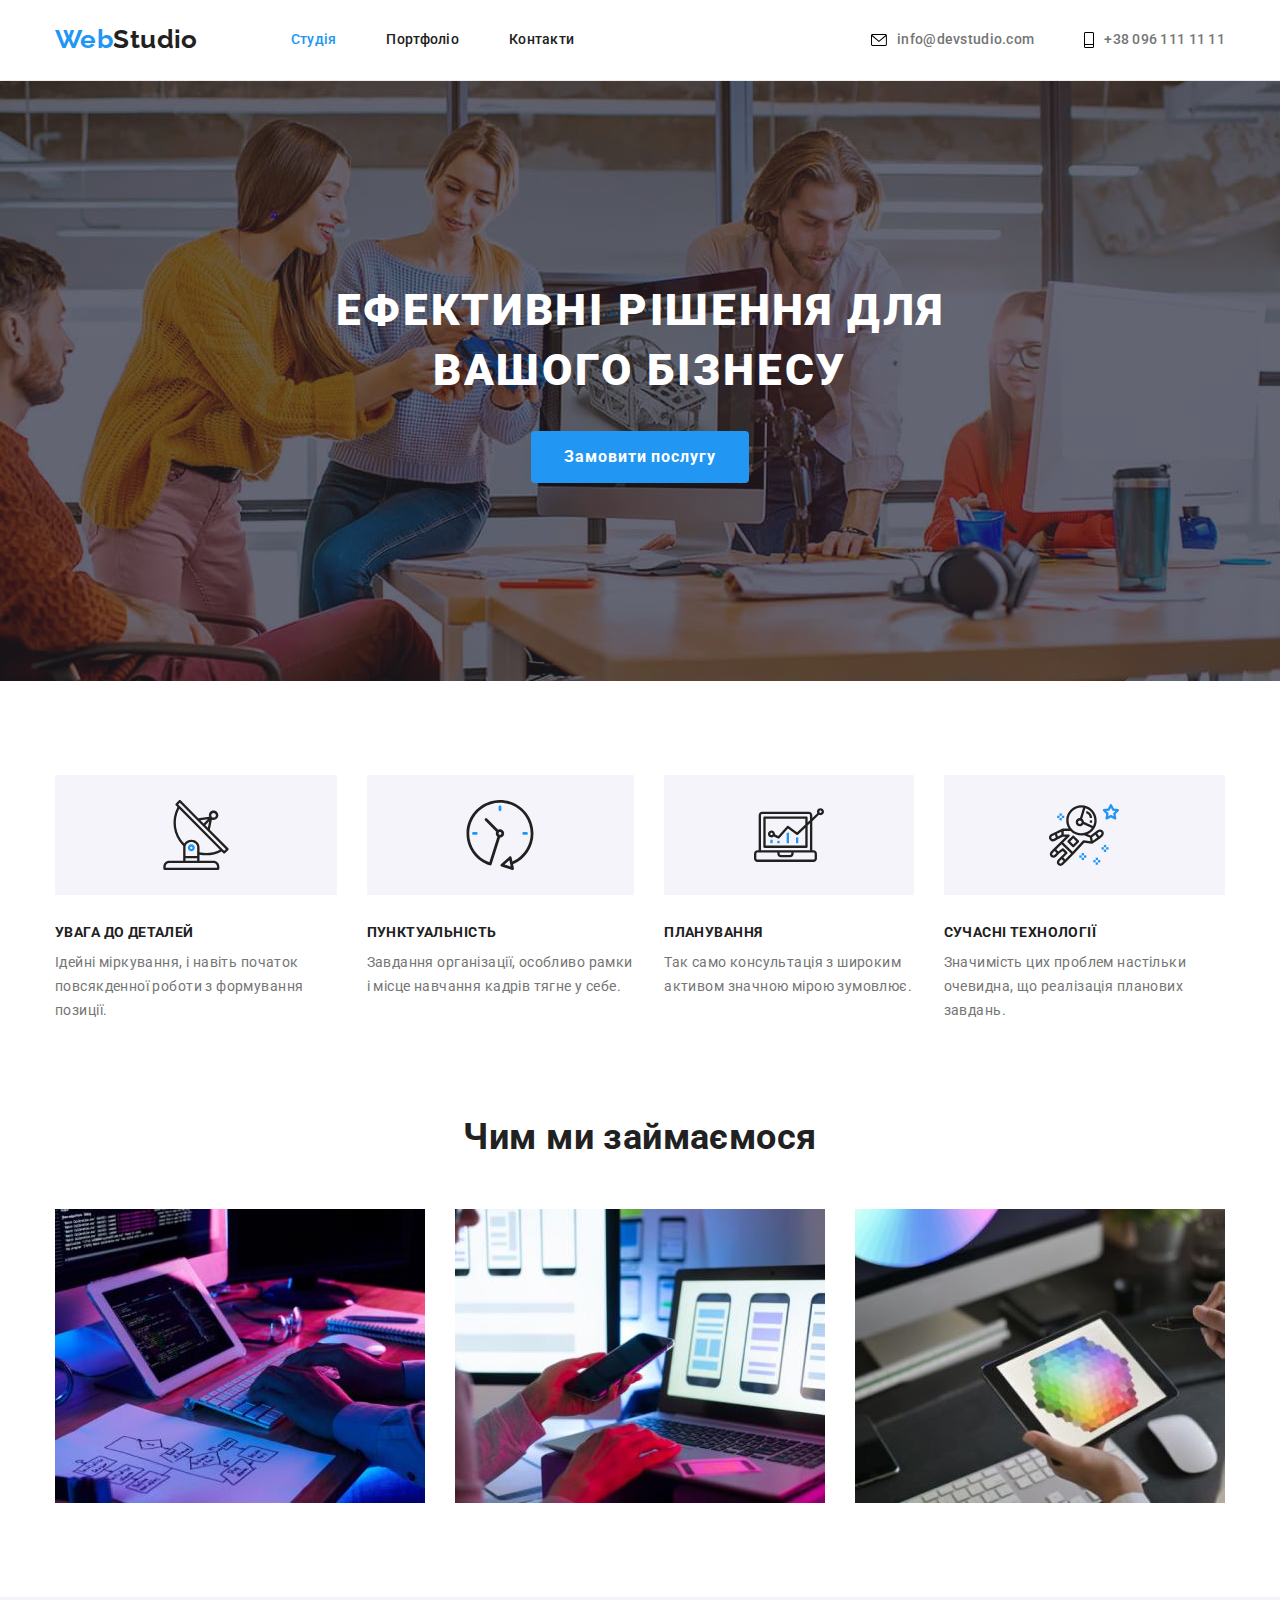
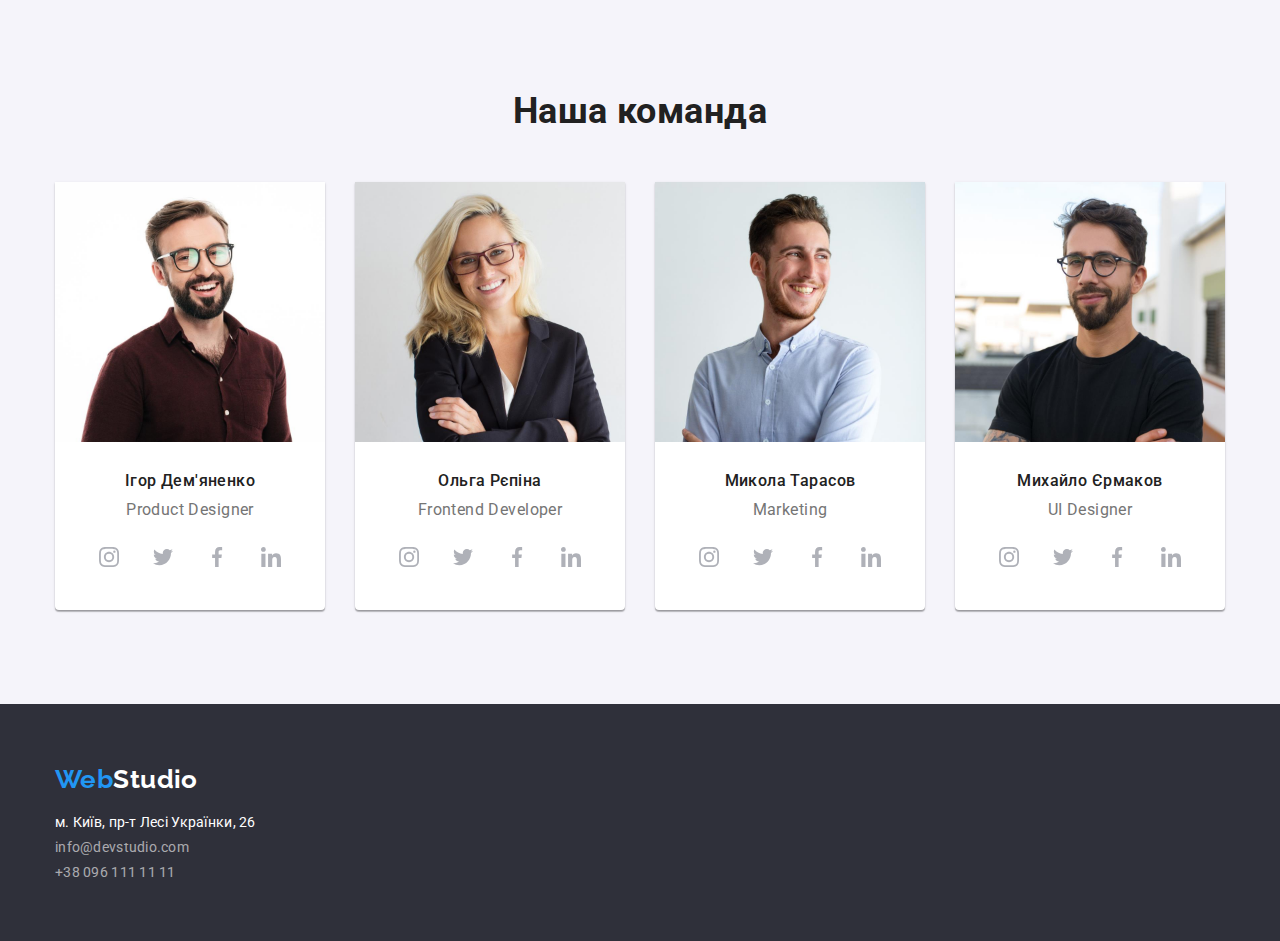
==== commit 59c4b40c: "end day" ====
--- a/index.html
+++ b/index.html
@@ -35,8 +35,18 @@
 				</ul>
 			</nav>
 			<ul class="auth-nav">
-				<li class="auth-contact"><a href="mailto:info@devstudio.com">info@devstudio.com</a></li>
-				<li class="auth-contact"><a href="tel:+380961111111">+38 096 111 11 11</a></li>
+				<li class="auth-contact"><a href="mailto:info@devstudio.com" class="contant-link"><svg class="mail-svg"
+							height="10" width="12">
+							<use href="./images/symbol-defs.svg#icon-envelope"></use>
+						</svg>info@devstudio.com</a></li>
+				<li class="auth-contact">
+					<a href="tel:+380961111111" class="contant-link">
+						<svg class="tel-svg" height="10" width="12">
+							<use href="./images/symbol-defs.svg#icon-Vector"></use>
+						</svg>
+						+38 096 111 11 11
+					</a>
+				</li>
 			</ul>
 
 		</div>
@@ -117,13 +127,41 @@
 						<img src="./images/team/igor.jpg" alt="Ігор Дем'яненко" width="270" class="team-img">
 						<h3 class="team-sub-title">Ігор Дем'яненко</h3>
 						<p class="team-text">Product Designer</p>
-
-						<ul class="social-link">
-							<li class="item instagram"><a href="" aria-label="instagram"></a></li>
-							<li class="item twitter"><a href="" aria-label="twitter"></a></li>
-							<li class="item facebook"><a href="" aria-label="facebook"></a></li>
-							<li class="item linkedin"><a href="" aria-label="linkedin"></a></li>
+						<ul class="social">
+							<li class="social-item ">
+								<a class="social-link" href="" target="_blank" rel="noopener no refferer"
+									aria-label="instagram">
+									<svg class="social-icon" height="20" width="20">
+										<use href="./images/symbol-defs.svg#icon-instagram"></use>
+									</svg>
+								</a>
+							</li>
+							<li class="social-item ">
+								<a class="social-link" href="" target="_blank" rel="noopener no refferer"
+									aria-label="twitter">
+									<svg class="social-icon" height="20" width="20">
+										<use href="./images/symbol-defs.svg#icon-twitter"></use>
+									</svg>
+								</a>
+							</li>
+							<li class="social-item ">
+								<a class="social-link" href="" target="_blank" rel="noopener no refferer"
+									aria-label="facebook">
+									<svg class="social-icon" height="20" width="20">
+										<use href="./images/symbol-defs.svg#icon-facebook"></use>
+									</svg>
+								</a>
+							</li>
+							<li class="social-item ">
+								<a class="social-link" href="" target="_blank" rel="noopener no refferer"
+									aria-label="linkedin">
+									<svg class="social-icon" height="20" width="20">
+										<use href="./images/symbol-defs.svg#icon-linkedin"></use>
+									</svg>
+								</a>
+							</li>
 						</ul>
+
 					</li>
 
 					</li>
@@ -131,34 +169,117 @@
 						<img src="./images/team/olga.jpg" alt="Ольга Рєпіна" width="270" class="team-img">
 						<h3 class="team-sub-title">Ольга Рєпіна</h3>
 						<p class="team-text">Frontend Developer</p>
-						<ul class="social-link">
-							<li class="item instagram"><a href="" aria-label="instagram"></a></li>
-							<li class="item twitter"><a href="" aria-label="twitter"></a></li>
-							<li class="item facebook"><a href="" aria-label="facebook"></a></li>
-							<li class="item linkedin"><a href="" aria-label="linkedin"></a></li>
+						<ul class="social">
+							<li class="social-item ">
+								<a class="social-link" href="" target="_blank" rel="noopener no refferer"
+									aria-label="instagram">
+									<svg class="social-icon" height="20" width="20">
+										<use href="./images/symbol-defs.svg#icon-instagram"></use>
+									</svg>
+								</a>
+							</li>
+							<li class="social-item ">
+								<a class="social-link" href="" target="_blank" rel="noopener no refferer"
+									aria-label="twitter">
+									<svg class="social-icon" height="20" width="20">
+										<use href="./images/symbol-defs.svg#icon-twitter"></use>
+									</svg>
+								</a>
+							</li>
+							<li class="social-item ">
+								<a class="social-link" href="" target="_blank" rel="noopener no refferer"
+									aria-label="facebook">
+									<svg class="social-icon" height="20" width="20">
+										<use href="./images/symbol-defs.svg#icon-facebook"></use>
+									</svg>
+								</a>
+							</li>
+							<li class="social-item ">
+								<a class="social-link" href="" target="_blank" rel="noopener no refferer"
+									aria-label="linkedin">
+									<svg class="social-icon" height="20" width="20">
+										<use href="./images/symbol-defs.svg#icon-linkedin"></use>
+									</svg>
+								</a>
+							</li>
 						</ul>
 					</li>
 					<li class="team-list-item">
 						<img src="./images/team/nikola.jpg" alt="Микола Тарасов" width="270" class="team-img">
 						<h3 class="team-sub-title">Микола Тарасов</h3>
 						<p class="team-text">Marketing</p>
-						<ul class="social-link">
-							<li class="item instagram"><a href="" aria-label="instagram"></a></li>
-							<li class="item twitter"><a href="" aria-label="twitter"></a></li>
-							<li class="item facebook"><a href="" aria-label="facebook"></a></li>
-							<li class="item linkedin"><a href="" aria-label="linkedin"></a></li>
+						<ul class="social">
+							<li class="social-item ">
+								<a class="social-link" href="" target="_blank" rel="noopener no refferer"
+									aria-label="instagram">
+									<svg class="social-icon" height="20" width="20">
+										<use href="./images/symbol-defs.svg#icon-instagram"></use>
+									</svg>
+								</a>
+							</li>
+							<li class="social-item ">
+								<a class="social-link" href="" target="_blank" rel="noopener no refferer"
+									aria-label="twitter">
+									<svg class="social-icon" height="20" width="20">
+										<use href="./images/symbol-defs.svg#icon-twitter"></use>
+									</svg>
+								</a>
+							</li>
+							<li class="social-item ">
+								<a class="social-link" href="" target="_blank" rel="noopener no refferer"
+									aria-label="facebook">
+									<svg class="social-icon" height="20" width="20">
+										<use href="./images/symbol-defs.svg#icon-facebook"></use>
+									</svg>
+								</a>
+							</li>
+							<li class="social-item ">
+								<a class="social-link" href="" target="_blank" rel="noopener no refferer"
+									aria-label="linkedin">
+									<svg class="social-icon" height="20" width="20">
+										<use href="./images/symbol-defs.svg#icon-linkedin"></use>
+									</svg>
+								</a>
+							</li>
 						</ul>
 					</li>
 					<li class="team-list-item">
 						<img src="./images/team/mihail.jpg" alt="Михайло Єрмаков" width="270" class="team-img">
 						<h3 class="team-sub-title">Михайло Єрмаков</h3>
 						<p class="team-text">UI Designer</p>
-						<ul class="social-link">
-							<li class="item-link instagram"><a href="" class="instagram" aria-label="instagram"></a>
-							</li>
-							<li class="item-link "><a href="" class="twitter" aria-label="twitter"></a></li>
-							<li class="item-link "><a href="" class="facebook" aria-label="facebook"></a></li>
-							<li class="item-link "><a href="" class="linkedin" aria-label="linkedin"></a></li>
+						<ul class="social">
+							<li class="social-item ">
+								<a class="social-link" href="" target="_blank" rel="noopener no refferer"
+									aria-label="instagram">
+									<svg class="social-icon" height="20" width="20">
+										<use href="./images/symbol-defs.svg#icon-instagram"></use>
+									</svg>
+								</a>
+							</li>
+							<li class="social-item ">
+								<a class="social-link" href="" target="_blank" rel="noopener no refferer"
+									aria-label="twitter">
+									<svg class="social-icon" height="20" width="20">
+										<use href="./images/symbol-defs.svg#icon-twitter"></use>
+									</svg>
+								</a>
+							</li>
+							<li class="social-item ">
+								<a class="social-link" href="" target="_blank" rel="noopener no refferer"
+									aria-label="facebook">
+									<svg class="social-icon" height="20" width="20">
+										<use href="./images/symbol-defs.svg#icon-facebook"></use>
+									</svg>
+								</a>
+							</li>
+							<li class="social-item ">
+								<a class="social-link" href="" target="_blank" rel="noopener no refferer"
+									aria-label="linkedin">
+									<svg class="social-icon" height="20" width="20">
+										<use href="./images/symbol-defs.svg#icon-linkedin"></use>
+									</svg>
+								</a>
+							</li>
 						</ul>
 					</li>
 				</ul>
--- a/css/styles.css
+++ b/css/styles.css
@@ -4,9 +4,11 @@
   --secondary-text-color: #757575;
   --activation-color: #2196f3;
   --white-text-color: #ffffff;
+  --white-bcg-color: #ffffff;
   --secondary-background-color: #f5f4fa;
   --footer-color-bg: #2f303a;
   --block-spacing: 94px;
+  --social-icon-color: #afb1b8;
 }
 /* utilities */
 ul {
@@ -130,8 +132,35 @@
   padding-top: 32px;
   padding-bottom: 32px;
 }
-
-/* hero */
+.contant-link {
+  display: flex;
+  align-items: center;
+}
+
+.contant-link:hover,
+.contant-link:focus {
+  color: var(--activation-color);
+}
+
+.mail-svg {
+  margin-right: 10px;
+  width: 16px;
+  height: 12px;
+}
+.tel-svg {
+  margin-right: 10px;
+  width: 10px;
+  height: 16px;
+}
+.contant-link:hover .tel-svg,
+.contant-link:focus .tel-svg,
+.contant-link:hover .mail-svg,
+.contant-link:focus .mail-svg {
+  fill: var(--activation-color);
+}
+/*=============================================
+=            HERO            =
+=============================================*/
 
 .hero {
   text-align: center;
@@ -190,7 +219,12 @@
 
   /* box-shadow: 0px 4px 4px rgba(0, 0, 0, 0.15); */
 }
-/* advantages */
+
+/*=====  End of Hero  ======*/
+
+/*=============================================
+=            Advantages            =
+=============================================*/
 
 .advantages-list {
   display: flex;
@@ -235,7 +269,13 @@
   line-height: 1.71;
   font-weight: normal;
 }
-/* work */
+
+/*=====  End of advantages  ======*/
+
+/*=============================================
+=            Work            =
+=============================================*/
+
 .section.work {
   padding-top: 0;
 }
@@ -253,7 +293,12 @@
   gap: 30px;
 }
 
-/* team */
+/*=====  End of work  ======*/
+
+/*=============================================
+=            Team            =
+=============================================*/
+
 .team {
   text-align: center;
   background-color: var(--secondary-background-color);
@@ -290,32 +335,46 @@
   font-weight: normal;
   line-height: 1.16;
 
-  padding-bottom: 16px;
-}
-/* .team .social-link {
-  display: inline-flex;
+  margin-bottom: 16px;
+}
+/* social-link */
+.social {
+  display: flex;
   gap: 10px;
-}
-.social-link .item-link {
+  justify-content: center;
+
+  padding-bottom: 30px;
+}
+
+.social-link {
+  display: flex;
+  justify-content: center;
+  align-items: center;
+
   width: 44px;
   height: 44px;
-  background-position: center;
-  background-repeat: no-repeat;
-}
-.item-link .instagram {
-  background-image: url(../images/social-network/instagram.svg);
-}
-.item-link .twitter {
-  background-image: url(../images/social-network/twitter.svg);
-}
-.item-link .facebook {
-  background-image: url(../images/social-network/facebook.svg);
-}
-.item-link .linkedin {
-  background-image: url(../images/social-network/linkedin.svg);
-} */
-
-/* .footer  */
+
+  background-color: var(--white-bcg-color);
+  border-radius: 50%;
+}
+
+.social-icon {
+  fill: var(--social-icon-color);
+}
+.social-link:hover {
+  background-color: var(--activation-color);
+}
+
+.social-link:hover .social-icon,
+.social-link:focus .social-icon {
+  fill: var(--white-bcg-color);
+}
+
+/*=====  End of team  ======*/
+
+/*=============================================
+=            Footer            =
+=============================================*/
 .footer {
   background-color: #2f303a;
   padding-top: 60px;
@@ -366,15 +425,18 @@
 .item-footer:last-child {
   margin-bottom: 0;
 }
-
-/* Portfolio */
-
+/*=====  End of footer  ======*/
+
+/*=============================================
+=            Portfolio            =
+=============================================*/
+
+/*----------  filter  ----------*/
 .filter-list {
   display: flex;
   justify-content: center;
 
   margin-bottom: 50px;
-  /* margin-bottom: 34px; */
 }
 
 .filter-list .button {
@@ -398,7 +460,9 @@
   color: var(--white-text-color);
   background-color: var(--activation-color);
 }
-/* cards */
+/*----------  filter end  ----------*/
+
+/*----------  cards start  ----------*/
 
 .cards {
   display: flex;
@@ -430,3 +494,5 @@
   line-height: 1.88;
   font-weight: normal;
 }
+
+/*----------  cards end  ----------*/
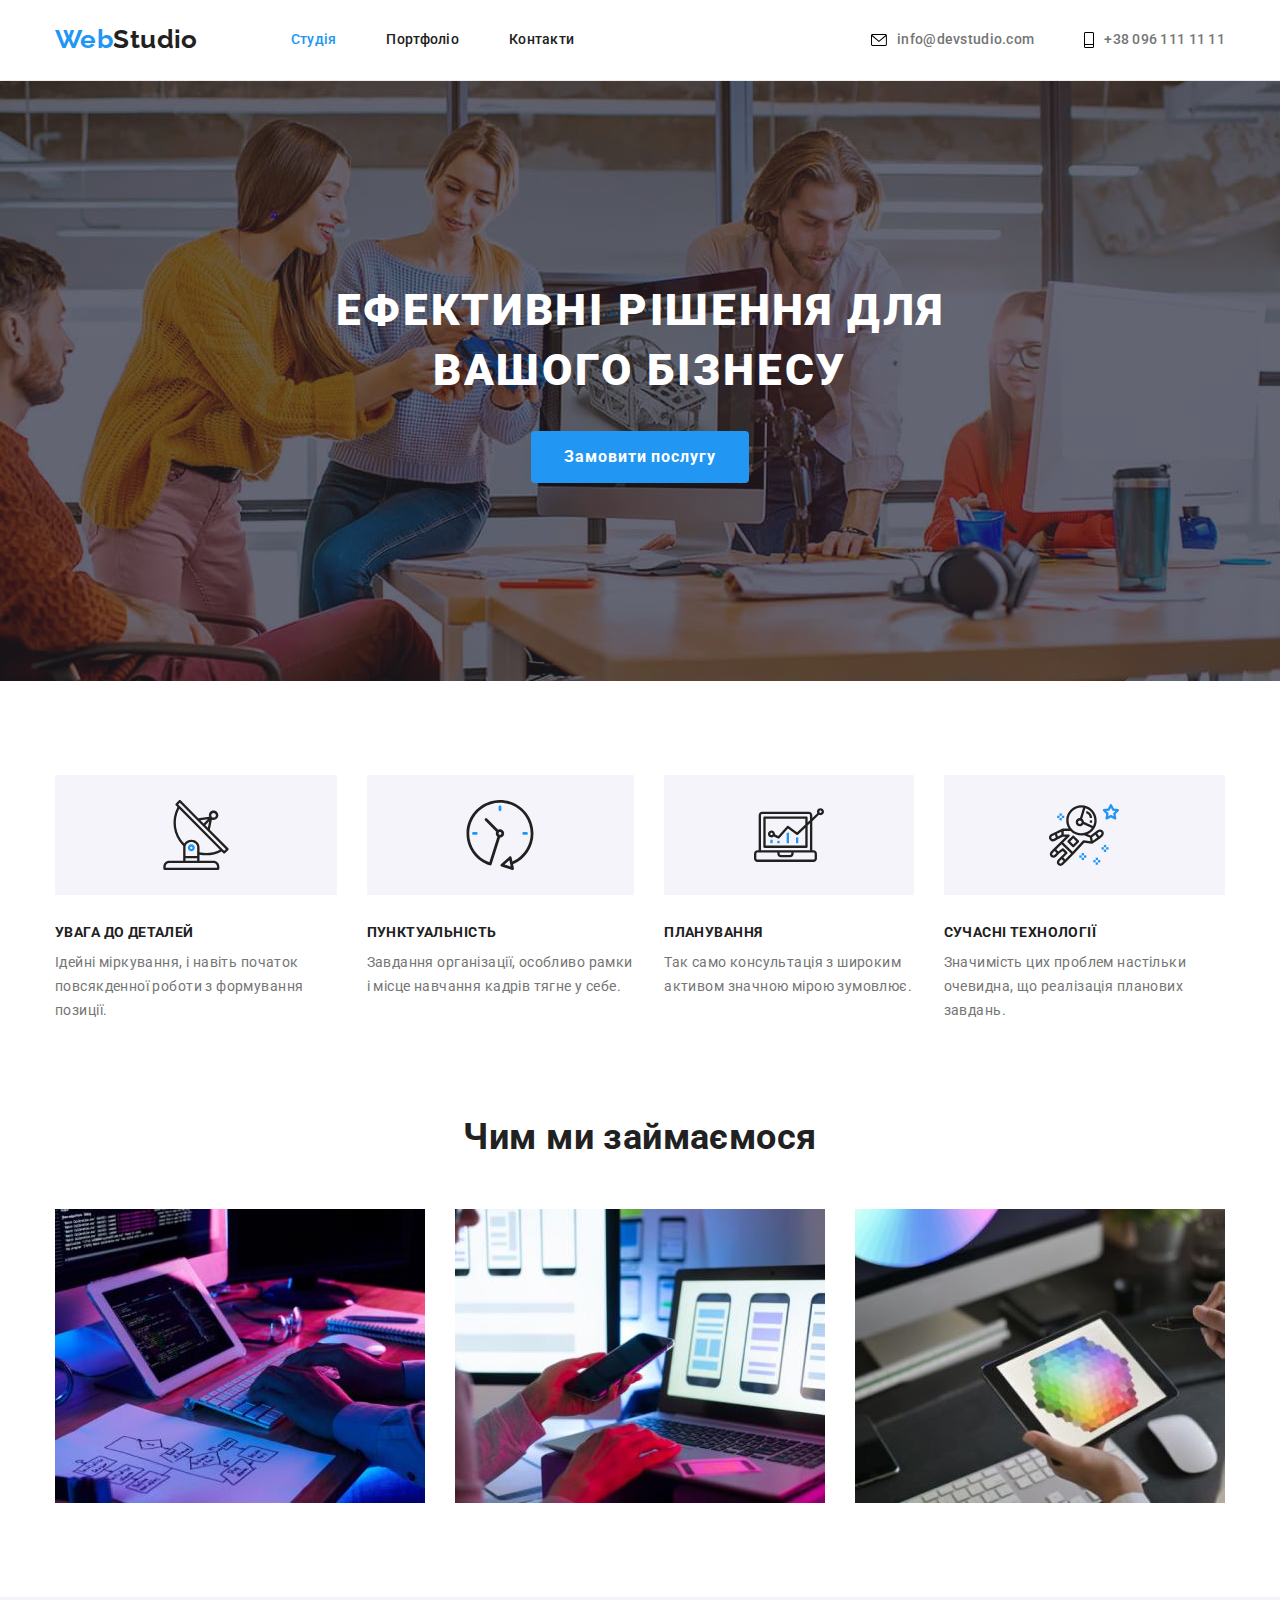
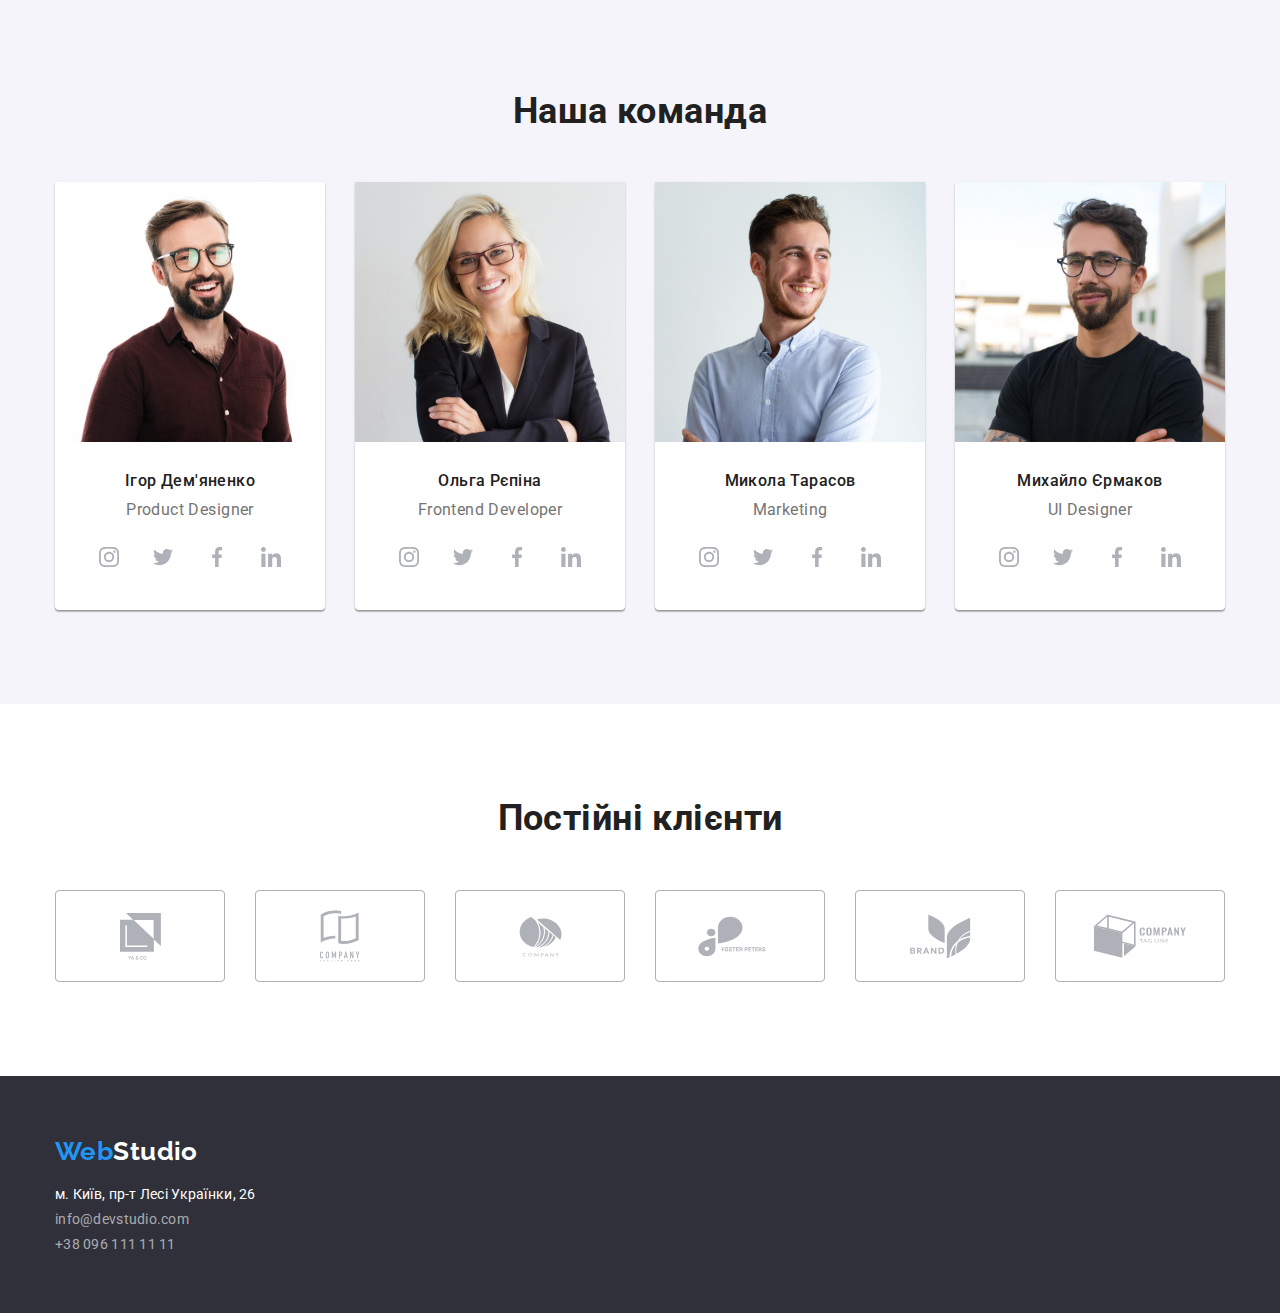
==== commit dc301bcb: "add client" ====
--- a/index.html
+++ b/index.html
@@ -285,6 +285,70 @@
 				</ul>
 			</div>
 		</section>
+		<section class="client section">
+			<div class="container">
+				<h2 class="client__title">Постійні клієнти</h2>
+				<ul class="client__list">
+					<li class="client__item">
+						<a class="client__link" href="" target="_blank" rel="noopener no refferer"
+							aria-label="icon-group">
+							<svg class="client__icon" height="47" width="41">
+								<use href="./images/symbol-defs.svg#icon-group"></use>
+							</svg>
+						</a>
+					</li>
+
+					<li class="client__item">
+						<a class="client__link" href="" target="_blank" rel="noopener no refferer"
+							aria-label="icon-group">
+							<svg class="client__icon" height="52" width="40">
+								<use href="./images/symbol-defs.svg#icon-group-1"></use>
+							</svg>
+						</a>
+					</li>
+
+					<li class="client__item">
+						<a class="client__link" href="" target="_blank" rel="noopener no refferer"
+							aria-label="icon-group">
+							<svg class="client__icon" height="41" width="43">
+								<use href="./images/symbol-defs.svg#icon-group-2"></use>
+							</svg>
+						</a>
+					</li>
+
+					<li class="client__item">
+						<a class="client__link" href="" target="_blank" rel="noopener no refferer"
+							aria-label="icon-group">
+							<svg class="client__icon" height="41" width="84">
+								<use href="./images/symbol-defs.svg#icon-group-3"></use>
+							</svg>
+						</a>
+					</li>
+
+					<li class="client__item">
+						<a class="client__link" href="" target="_blank" rel="noopener no refferer"
+							aria-label="icon-group">
+							<svg class="client__icon" height="45" width="63">
+								<use href="./images/symbol-defs.svg#icon-group-4"></use>
+							</svg>
+						</a>
+					</li>
+
+					<li class="client__item">
+						<a class="client__link" href="" target="_blank" rel="noopener no refferer"
+							aria-label="icon-group">
+							<svg class="client__icon" height="44" width="94">
+								<use href="./images/symbol-defs.svg#icon-group-5"></use>
+							</svg>
+						</a>
+					</li>
+
+
+
+
+				</ul>
+			</div>
+		</section>
 
 	</main>
 
--- a/css/styles.css
+++ b/css/styles.css
@@ -373,6 +373,53 @@
 /*=====  End of team  ======*/
 
 /*=============================================
+=            Clients            =
+=============================================*/
+.client__title {
+  font-weight: 700;
+  font-size: 36px;
+  line-height: 1.16;
+  text-align: center;
+
+  margin-bottom: 50px;
+}
+.client__list {
+  display: flex;
+  justify-content: space-between;
+  gap: 30px;
+}
+
+.client__item {
+  display: flex;
+
+  width: 170px;
+  height: 92px;
+
+  border-radius: 4px;
+  border: 1px solid var(--social-icon-color);
+}
+.client__link {
+  display: flex;
+  justify-content: center;
+  align-items: center;
+  width: 100%;
+  height: 100%;
+}
+.client__icon {
+  fill: var(--social-icon-color);
+}
+.client__item:hover,
+.client__item:focus {
+  border: 1px solid var(--activation-color);
+}
+.client__item:hover .client__icon,
+.client__item:focus .client__icon {
+  fill: var(--activation-color);
+}
+
+/*=====  End of clients  ======*/
+
+/*=============================================
 =            Footer            =
 =============================================*/
 .footer {
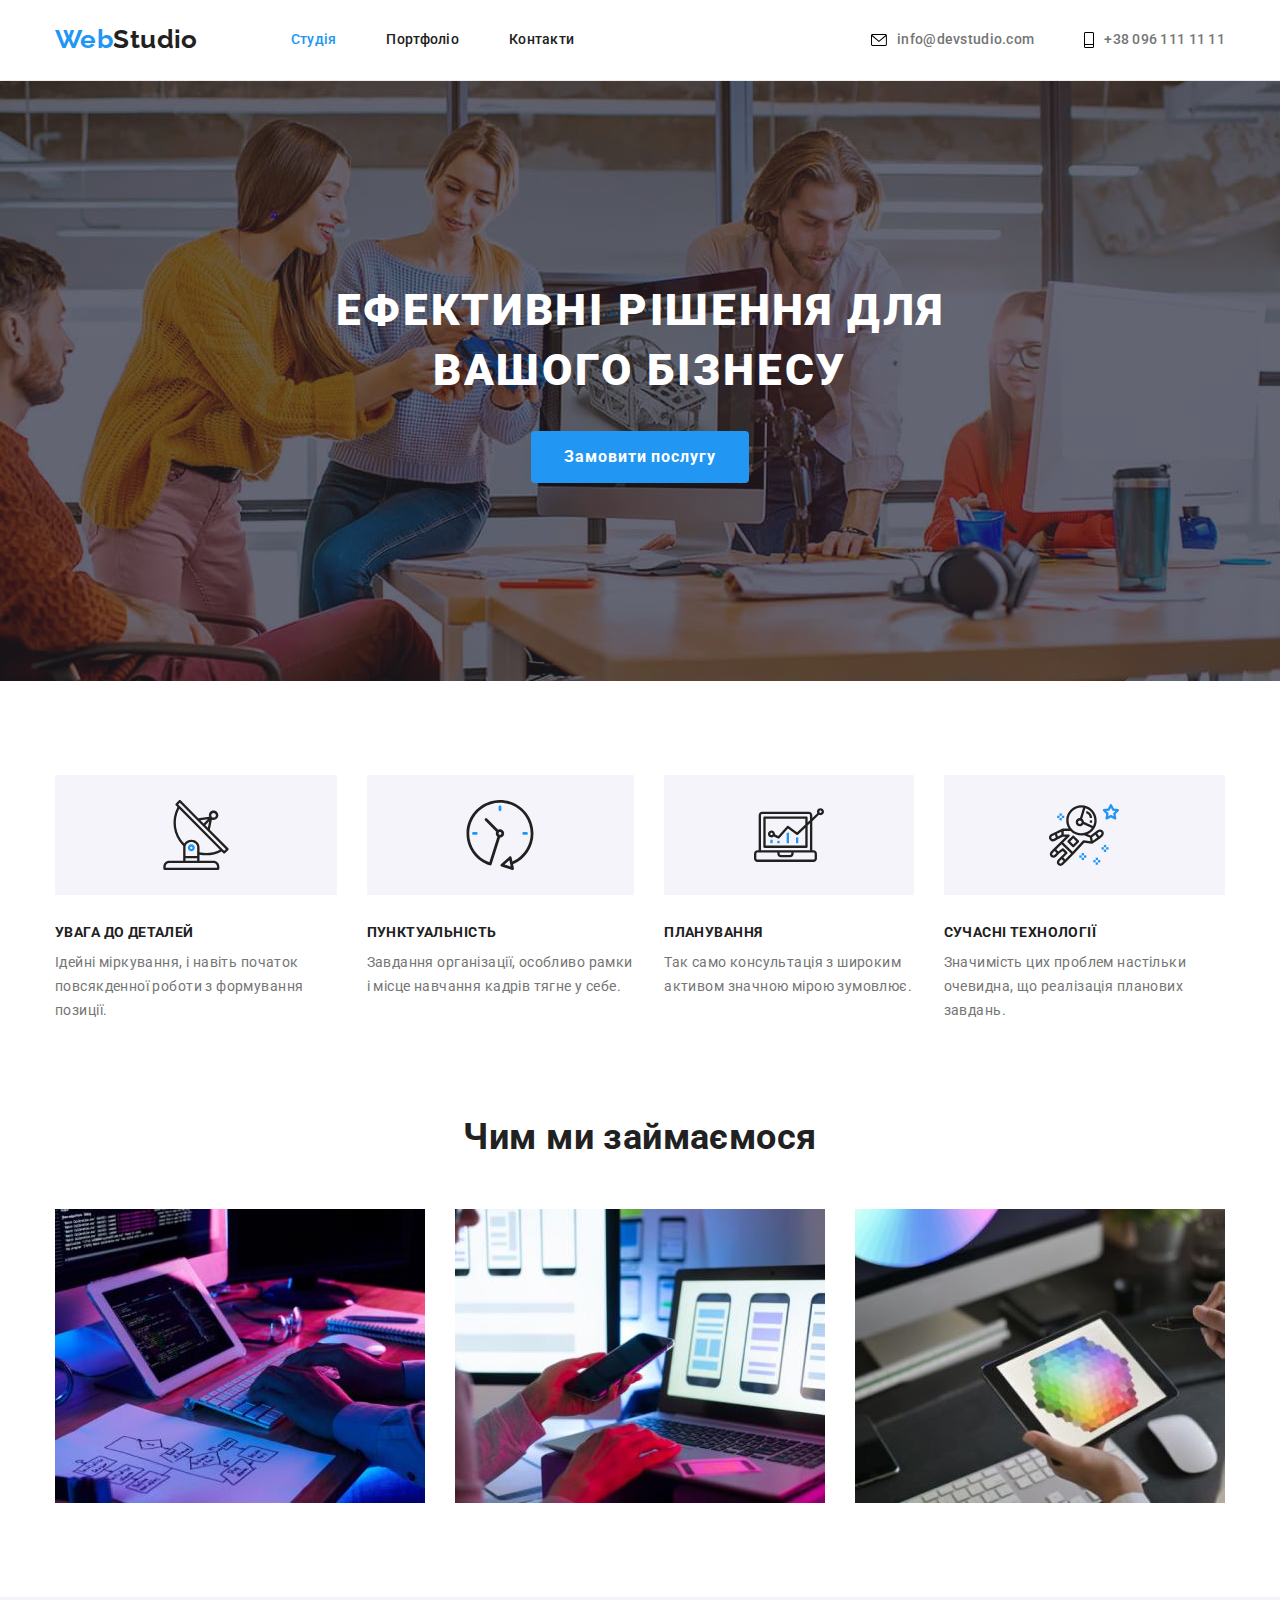
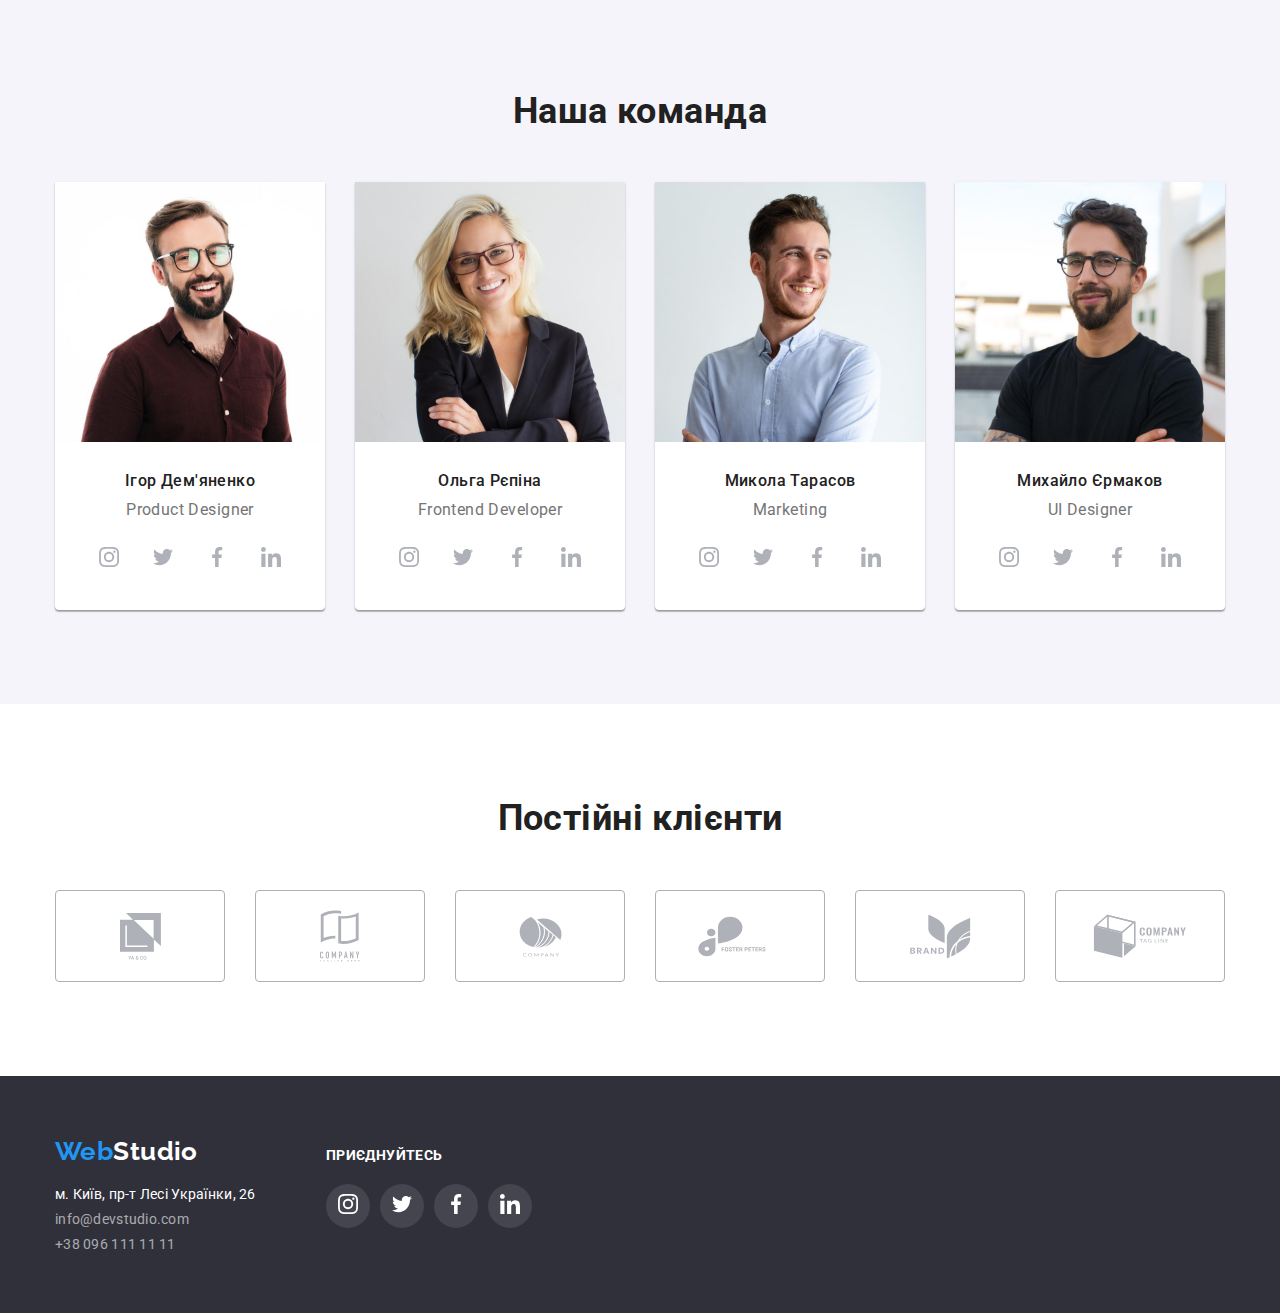
==== commit ef9e785c: "add footer" ====
--- a/index.html
+++ b/index.html
@@ -355,17 +355,57 @@
 	<!-- footer -->
 
 	<footer class="footer">
-		<div class="container">
-			<a href="" class="logo-footer-start">Web<span class="logo-footer-end">Studio</span></a>
-			<address class="font-style">
-				<ul>
-					<li class="adress-color item-footer">м. Київ, пр-т Лесі Українки, 26</li>
-					<li class="item-footer"><a href="mailto:info@devstudio.com">info@devstudio.com</a>
-
-					</li>
-					<li class="item-footer"><a href="tel:+380961111111">+38 096 111 11 11</a></li>
-				</ul>
-			</address>
+		<div class="container footer-position">
+			<div>
+				<a href="" class="logo-footer-start">Web<span class="logo-footer-end">Studio</span></a>
+				<address class="font-style">
+					<ul>
+						<li class="adress-color item-footer">м. Київ, пр-т Лесі Українки, 26</li>
+						<li class="item-footer"><a href="mailto:info@devstudio.com">info@devstudio.com</a>
+
+						</li>
+						<li class="item-footer"><a href="tel:+380961111111">+38 096 111 11 11</a></li>
+					</ul>
+				</address>
+			</div>
+			<div class="footer-social">
+				<h2 class="footer-social-titile">приєднуйтесь</h2>
+				<ul class="footer-social-list">
+					<li class="footer-social-item ">
+						<a class="footer-social-link" href="" target="_blank" rel="noopener no refferer"
+							aria-label="instagram">
+							<svg class="social-icon" height="20" width="20">
+								<use href="./images/symbol-defs.svg#icon-instagram"></use>
+							</svg>
+						</a>
+					</li>
+					<li class="footer-social-item ">
+						<a class="footer-social-link" href="" target="_blank" rel="noopener no refferer"
+							aria-label="twitter">
+							<svg class="social-icon" height="20" width="20">
+								<use href="./images/symbol-defs.svg#icon-twitter"></use>
+							</svg>
+						</a>
+					</li>
+					<li class="footer-social-item ">
+						<a class="footer-social-link" href="" target="_blank" rel="noopener no refferer"
+							aria-label="facebook">
+							<svg class="social-icon" height="20" width="20">
+								<use href="./images/symbol-defs.svg#icon-facebook"></use>
+							</svg>
+						</a>
+					</li>
+					<li class="footer-social-item ">
+						<a class="footer-social-link" href="" target="_blank" rel="noopener no refferer"
+							aria-label="linkedin">
+							<svg class="social-icon" height="20" width="20">
+								<use href="./images/symbol-defs.svg#icon-linkedin"></use>
+							</svg>
+						</a>
+					</li>
+				</ul>
+
+			</div>
 		</div>
 	</footer>
 </body>--- a/css/styles.css
+++ b/css/styles.css
@@ -472,6 +472,50 @@
 .item-footer:last-child {
   margin-bottom: 0;
 }
+.footer-position {
+  display: flex;
+  align-items: baseline;
+}
+.footer-social {
+  margin-left: 70px;
+  width: 206px;
+  height: 80px;
+}
+
+.footer-social-titile {
+  font-weight: 700;
+  font-size: 14px;
+  line-height: 1.14;
+
+  text-transform: uppercase;
+
+  color: var(--white-text-color);
+
+  align-self: flex-start;
+  margin-bottom: 20px;
+}
+.footer-social-list {
+  display: flex;
+  gap: 10px;
+}
+.footer-social-item {
+  display: flex;
+  justify-content: center;
+  align-items: center;
+  width: 44px;
+  height: 44px;
+  background-color: rgba(255, 255, 255, 0.1);
+  border-radius: 50%;
+}
+
+.footer-social-item .social-icon {
+  fill: var(--white-text-color);
+}
+.footer-social-item:hover,
+.footer-social-item:focus {
+  background-color: var(--activation-color);
+}
+
 /*=====  End of footer  ======*/
 
 /*=============================================
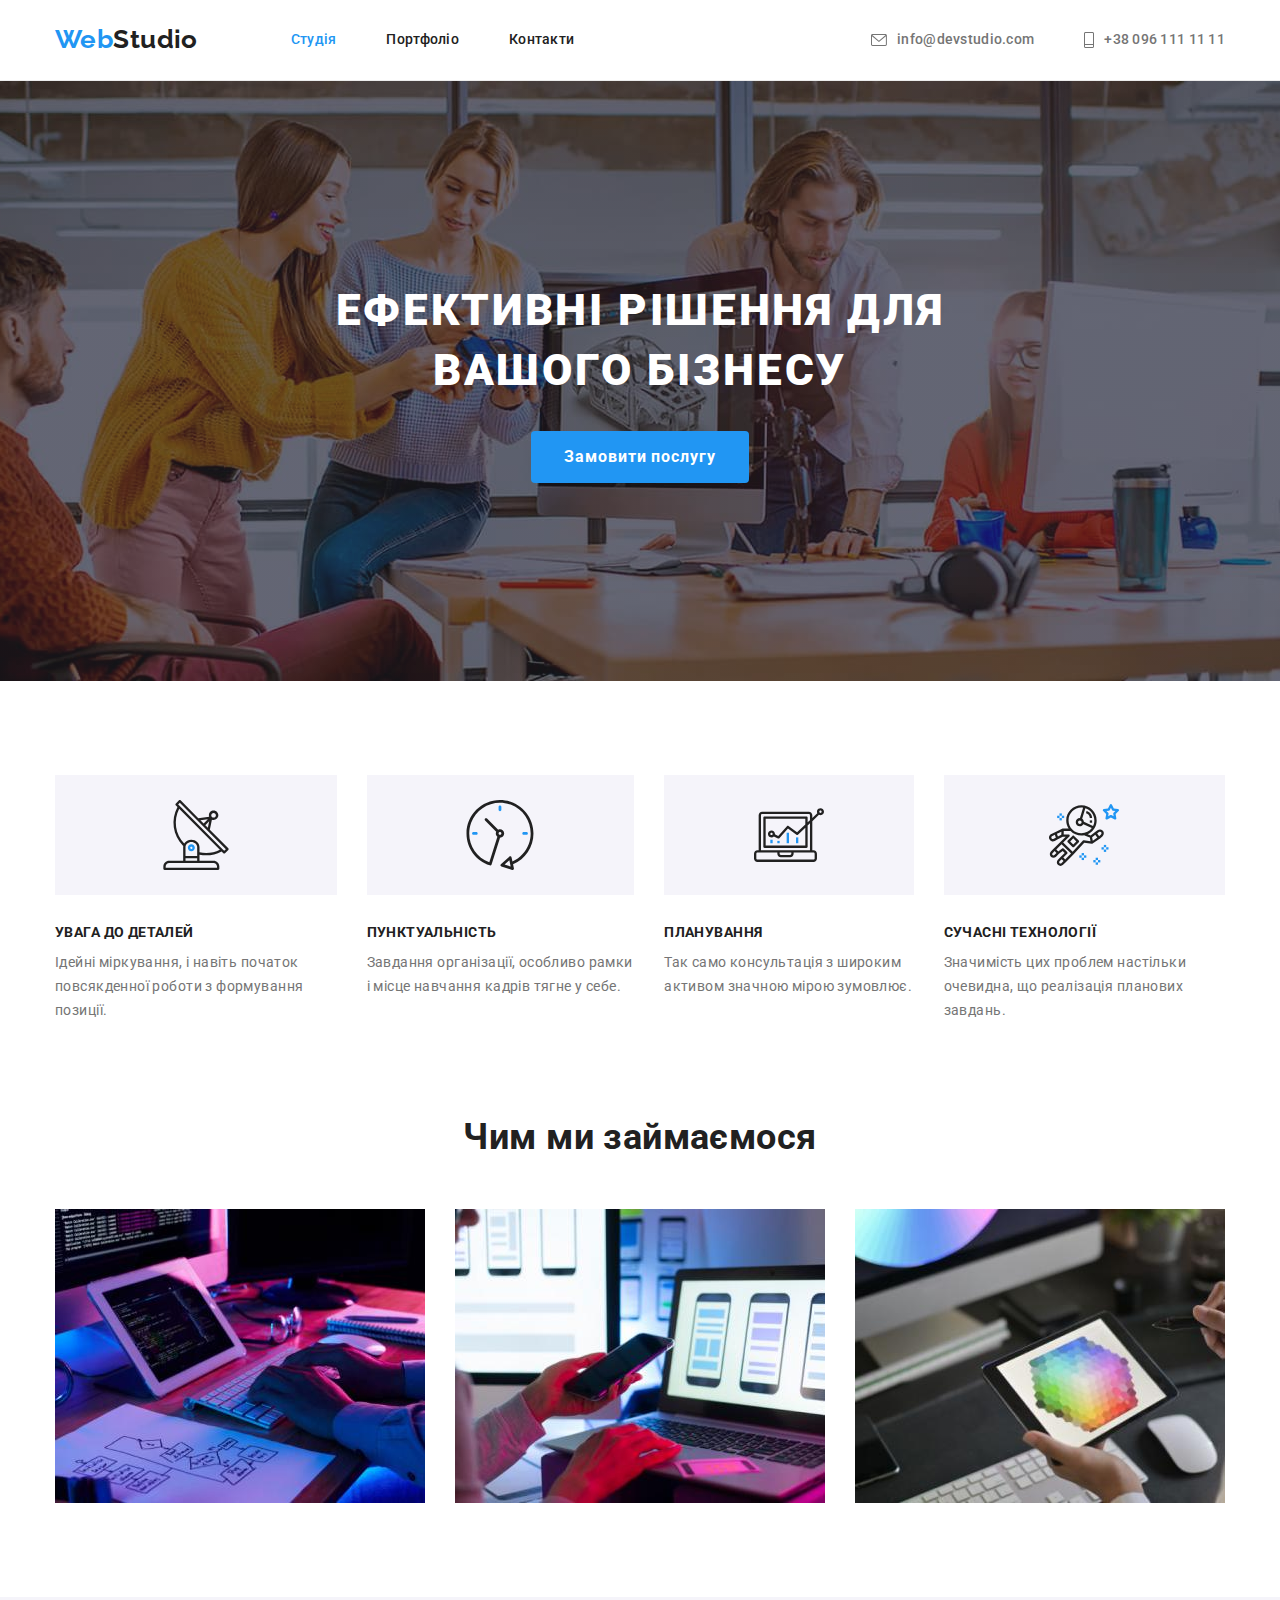
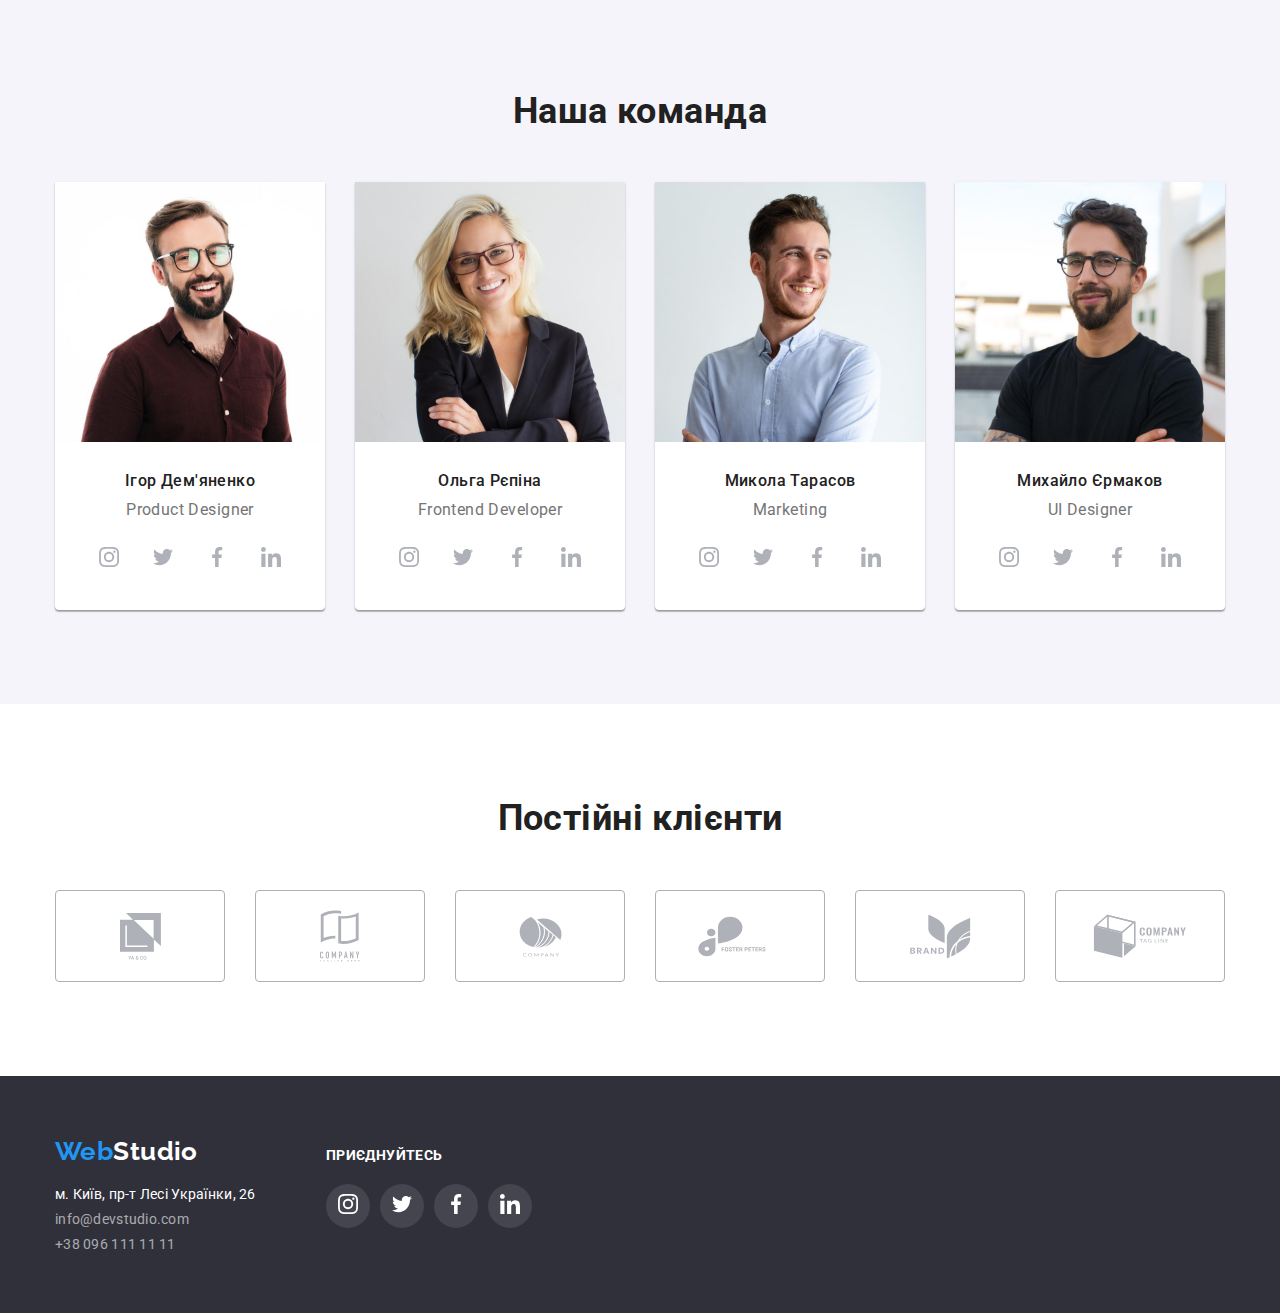
==== commit 0053a689: "fix after mentor" ====
--- a/index.html
+++ b/index.html
@@ -35,13 +35,15 @@
 				</ul>
 			</nav>
 			<ul class="auth-nav">
-				<li class="auth-contact"><a href="mailto:info@devstudio.com" class="contant-link"><svg class="mail-svg"
-							height="10" width="12">
+				<li class="auth-contact">
+					<a href="mailto:info@devstudio.com" class="contant-link">
+						<svg class="mail activation-icon" height="10" width="12">
 							<use href="./images/symbol-defs.svg#icon-envelope"></use>
-						</svg>info@devstudio.com</a></li>
+						</svg>info@devstudio.com</a>
+				</li>
 				<li class="auth-contact">
 					<a href="tel:+380961111111" class="contant-link">
-						<svg class="tel-svg" height="10" width="12">
+						<svg class="tel activation-icon" height="10" width="12">
 							<use href="./images/symbol-defs.svg#icon-Vector"></use>
 						</svg>
 						+38 096 111 11 11
@@ -369,7 +371,7 @@
 				</address>
 			</div>
 			<div class="footer-social">
-				<h2 class="footer-social-titile">приєднуйтесь</h2>
+				<p class="footer-social-titile">приєднуйтесь</p>
 				<ul class="footer-social-list">
 					<li class="footer-social-item ">
 						<a class="footer-social-link" href="" target="_blank" rel="noopener no refferer"
--- a/css/styles.css
+++ b/css/styles.css
@@ -142,20 +142,20 @@
   color: var(--activation-color);
 }
 
-.mail-svg {
+.auth-nav .mail {
   margin-right: 10px;
   width: 16px;
   height: 12px;
-}
-.tel-svg {
+  fill: var(--secondary-text-color);
+}
+.auth-nav .tel {
   margin-right: 10px;
   width: 10px;
   height: 16px;
-}
-.contant-link:hover .tel-svg,
-.contant-link:focus .tel-svg,
-.contant-link:hover .mail-svg,
-.contant-link:focus .mail-svg {
+  fill: var(--secondary-text-color);
+}
+.contant-link:hover .activation-icon,
+.contant-link:focus .activation-icon {
   fill: var(--activation-color);
 }
 /*=============================================
@@ -343,7 +343,7 @@
   gap: 10px;
   justify-content: center;
 
-  padding-bottom: 30px;
+  margin-bottom: 30px;
 }
 
 .social-link {
@@ -561,6 +561,12 @@
   gap: 30px;
 }
 
+.cards-item:hover,
+.cards-item:focus {
+  box-shadow: 0px 1px 1px rgba(0, 0, 0, 0.12), 0px 4px 4px rgba(0, 0, 0, 0.06),
+    1px 4px 6px rgba(0, 0, 0, 0.16);
+}
+
 .cards-border {
   background: #ffffff;
   border: 1px solid #eeeeee;
